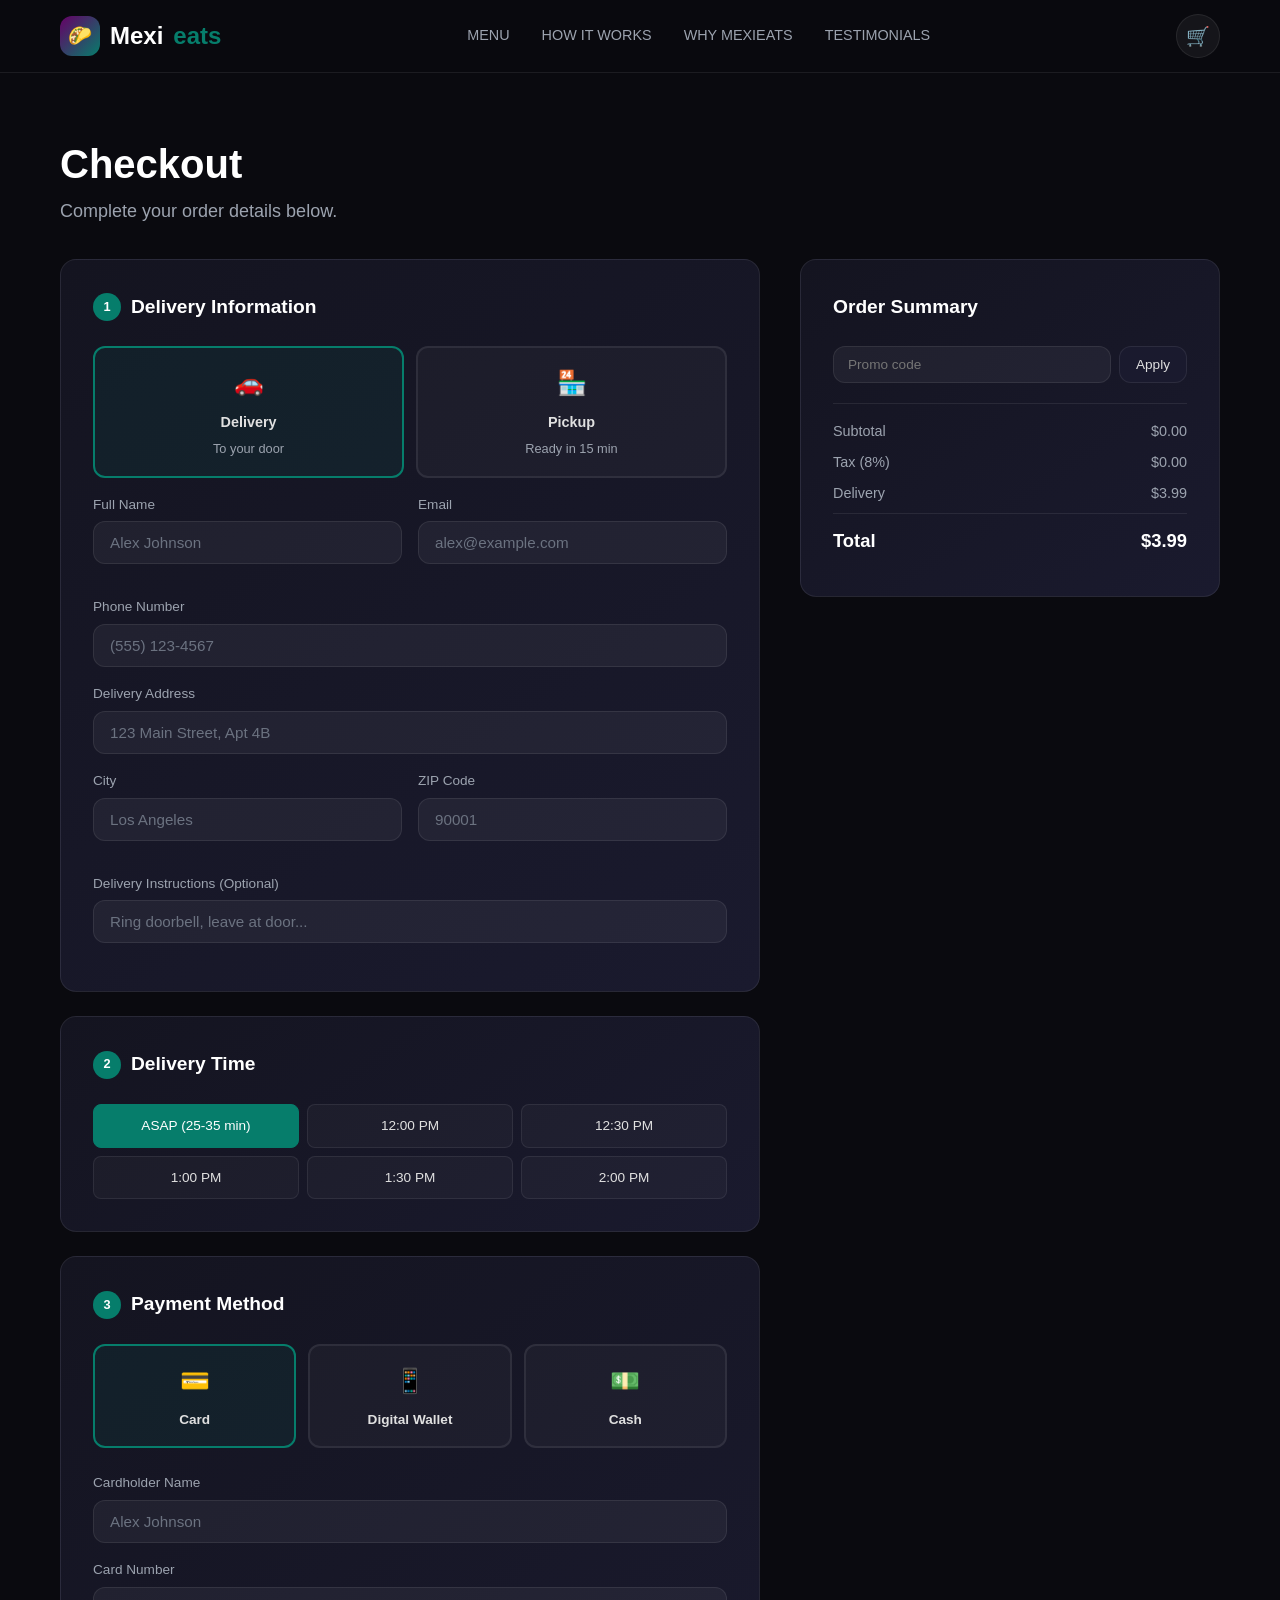
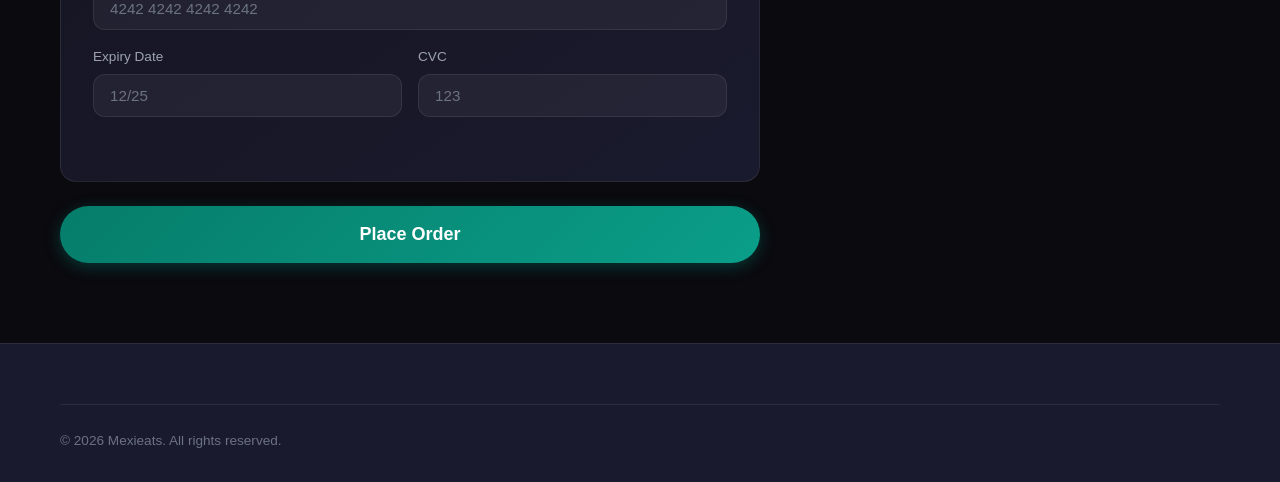
==== checkout.html @ 7af0306f "Mexieats - Premium Mexican food delivery website with dark theme, menu, cart, and checkout flow" ====
<!DOCTYPE html>
<html lang="en">
<head>
  <meta charset="UTF-8">
  <meta name="viewport" content="width=device-width, initial-scale=1.0">
  <title>Checkout - Mexieats</title>
  <link rel="stylesheet" href="css/styles.css">
  <link rel="icon" href="data:image/svg+xml,<svg xmlns='http://www.w3.org/2000/svg' viewBox='0 0 100 100'><text y='.9em' font-size='90'>🌮</text></svg>">
</head>
<body>

  <!-- Navbar -->
  <nav class="navbar">
    <div class="container">
      <a href="index.html" class="nav-logo"><div class="nav-logo-icon">🌮</div> Mexi<span>eats</span></a>
      <div class="nav-links">
        <a href="menu.html" class="nav-link">MENU</a>
        <a href="index.html#how-it-works" class="nav-link">HOW IT WORKS</a>
        <a href="index.html#why-mexieats" class="nav-link">WHY MEXIEATS</a>
        <a href="index.html#testimonials" class="nav-link">TESTIMONIALS</a>
      </div>
      <div class="nav-actions">
        <button class="nav-cart" aria-label="Open cart">🛒 <span class="nav-cart-badge">0</span></button>
        <button class="mobile-menu-btn" aria-label="Toggle menu"><span></span><span></span><span></span></button>
      </div>
    </div>
  </nav>
  <div class="mobile-menu">
    <a href="menu.html" class="nav-link">MENU</a>
    <a href="index.html#how-it-works" class="nav-link">HOW IT WORKS</a>
    <a href="index.html#why-mexieats" class="nav-link">WHY MEXIEATS</a>
    <a href="index.html#testimonials" class="nav-link">TESTIMONIALS</a>
  </div>

  <!-- Checkout -->
  <section class="checkout-page">
    <div class="container">
      <h2 style="margin-bottom:8px">Checkout</h2>
      <p style="color:var(--text-muted);margin-bottom:32px">Complete your order details below.</p>
      <div class="checkout-grid">
        <div class="checkout-form">

          <!-- Delivery Info -->
          <div class="checkout-section">
            <h3><span class="step-num">1</span> Delivery Information</h3>
            <div class="delivery-options">
              <div class="delivery-option selected" data-type="delivery">
                <div class="delivery-option-icon">🚗</div>
                <h4>Delivery</h4>
                <p>To your door</p>
              </div>
              <div class="delivery-option" data-type="pickup">
                <div class="delivery-option-icon">🏪</div>
                <h4>Pickup</h4>
                <p>Ready in 15 min</p>
              </div>
            </div>
            <div class="form-row">
              <div class="form-group">
                <label for="full-name">Full Name</label>
                <input type="text" id="full-name" placeholder="Alex Johnson">
                <span class="form-error">Please enter your full name</span>
              </div>
              <div class="form-group">
                <label for="email">Email</label>
                <input type="email" id="email" placeholder="alex@example.com">
                <span class="form-error">Please enter a valid email</span>
              </div>
            </div>
            <div class="form-group">
              <label for="phone">Phone Number</label>
              <input type="tel" id="phone" placeholder="(555) 123-4567">
              <span class="form-error">Please enter your phone number</span>
            </div>
            <div class="form-group">
              <label for="address">Delivery Address</label>
              <input type="text" id="address" placeholder="123 Main Street, Apt 4B">
              <span class="form-error">Please enter your delivery address</span>
            </div>
            <div class="form-row">
              <div class="form-group">
                <label for="city">City</label>
                <input type="text" id="city" placeholder="Los Angeles">
                <span class="form-error">Please enter your city</span>
              </div>
              <div class="form-group">
                <label for="zip">ZIP Code</label>
                <input type="text" id="zip" placeholder="90001">
                <span class="form-error">Please enter a valid ZIP code</span>
              </div>
            </div>
            <div class="form-group">
              <label for="instructions">Delivery Instructions (Optional)</label>
              <input type="text" id="instructions" placeholder="Ring doorbell, leave at door...">
            </div>
          </div>

          <!-- Delivery Time -->
          <div class="checkout-section" id="delivery-time-section">
            <h3><span class="step-num">2</span> Delivery Time</h3>
            <div class="time-slots">
              <div class="time-slot selected">ASAP (25-35 min)</div>
              <div class="time-slot">12:00 PM</div>
              <div class="time-slot">12:30 PM</div>
              <div class="time-slot">1:00 PM</div>
              <div class="time-slot">1:30 PM</div>
              <div class="time-slot">2:00 PM</div>
            </div>
          </div>

          <!-- Payment -->
          <div class="checkout-section">
            <h3><span class="step-num">3</span> Payment Method</h3>
            <div class="payment-methods">
              <div class="payment-method selected" data-method="card">
                <div class="payment-method-icon">💳</div>
                <h4>Card</h4>
              </div>
              <div class="payment-method" data-method="wallet">
                <div class="payment-method-icon">📱</div>
                <h4>Digital Wallet</h4>
              </div>
              <div class="payment-method" data-method="cash">
                <div class="payment-method-icon">💵</div>
                <h4>Cash</h4>
              </div>
            </div>

            <!-- Card Panel -->
            <div class="payment-panel active" id="panel-card">
              <div class="card-form">
                <div class="form-group">
                  <label for="card-name">Cardholder Name</label>
                  <input type="text" id="card-name" placeholder="Alex Johnson">
                </div>
                <div class="form-group">
                  <label for="card-number">Card Number</label>
                  <input type="text" id="card-number" placeholder="4242 4242 4242 4242" maxlength="19">
                </div>
                <div class="form-row">
                  <div class="form-group">
                    <label for="card-expiry">Expiry Date</label>
                    <input type="text" id="card-expiry" placeholder="12/25" maxlength="5">
                  </div>
                  <div class="form-group">
                    <label for="card-cvc">CVC</label>
                    <input type="text" id="card-cvc" placeholder="123" maxlength="4">
                  </div>
                </div>
              </div>
            </div>

            <!-- Wallet Panel -->
            <div class="payment-panel" id="panel-wallet">
              <div class="wallet-options">
                <button class="wallet-btn wallet-apple"> Apple Pay</button>
                <button class="wallet-btn wallet-google"> Google Pay</button>
              </div>
            </div>

            <!-- Cash Panel -->
            <div class="payment-panel" id="panel-cash">
              <p style="color:var(--text-muted);font-size:0.9rem;margin-bottom:8px">Select amount to tender:</p>
              <div class="cash-amounts">
                <div class="cash-amount" data-amount="37.80">$37.80</div>
                <div class="cash-amount" data-amount="40">$40.00</div>
                <div class="cash-amount" data-amount="50">$50.00</div>
                <div class="cash-amount" data-amount="100">$100.00</div>
              </div>
              <div class="change-display" style="display:none">
                <div>
                  <div class="label">Change Due</div>
                  <div class="amount">$0.00</div>
                </div>
                <div style="text-align:right">
                  <div class="label">Paying with</div>
                  <div class="paying-with" style="font-weight:600;color:var(--text-white)">$0.00 Cash</div>
                </div>
              </div>
            </div>
          </div>

          <button class="btn btn-primary btn-lg btn-checkout" style="width:100%">Place Order</button>
        </div>

        <!-- Order Summary -->
        <div class="checkout-summary">
          <h3>Order Summary</h3>
          <div class="checkout-items-list"></div>
          <div class="promo-input">
            <input type="text" placeholder="Promo code" id="promo-code">
            <button onclick="applyPromoCode()">Apply</button>
          </div>
          <div class="promo-success" id="promo-success">Promo applied!</div>
          <div class="promo-error" id="promo-error">Invalid promo code</div>
          <div class="checkout-totals"></div>
        </div>
      </div>
    </div>
  </section>

  <!-- Footer -->
  <footer class="footer">
    <div class="container">
      <div class="footer-bottom">
        <p>&copy; 2026 Mexieats. All rights reserved.</p>
      </div>
    </div>
  </footer>

  <!-- Cart Overlay & Sidebar -->
  <div class="cart-overlay"></div>
  <div class="cart-sidebar">
    <div class="cart-header">
      <h3>Your Order</h3>
      <button class="cart-close" aria-label="Close cart">✕</button>
    </div>
    <div class="cart-items"></div>
    <div class="cart-footer" style="display:none">
      <div class="cart-summary-row"><span>Subtotal</span><span class="cart-subtotal">$0.00</span></div>
      <div class="cart-summary-row"><span>Tax (8%)</span><span class="cart-tax">$0.00</span></div>
      <div class="cart-summary-row"><span>Delivery</span><span class="cart-delivery">FREE</span></div>
      <div class="cart-summary-row total"><span>Total</span><span class="cart-grand-total">$0.00</span></div>
    </div>
  </div>

  <script src="js/menu-data.js"></script>
  <script src="js/app.js"></script>
  <script>
    function applyPromoCode() {
      const code = document.getElementById('promo-code').value;
      const success = document.getElementById('promo-success');
      const error = document.getElementById('promo-error');
      success.style.display = 'none';
      error.style.display = 'none';
      if (MexiEats.applyPromo(code)) {
        success.style.display = 'block';
        MexiEats.updateCartUI();
        MexiEats.renderCheckoutSummary();
      } else {
        error.style.display = 'block';
      }
    }
    document.addEventListener('DOMContentLoaded', () => MexiEats.initCheckout());
  </script>
</body>
</html>
---- css/styles.css ----
/* ================================================
   MEXIEATS - Premium Mexican Food Delivery
   Brand Colors: #660066 (Deep Purple), #067D6B (Teal)
   Theme: Dark, Modern, Conversion-Focused
   ================================================ */
:root {
  --primary: #660066;
  --primary-light: #8B008B;
  --primary-dark: #4A004A;
  --secondary: #067D6B;
  --secondary-light: #0A9E88;
  --secondary-dark: #045C4E;
  --bg-dark: #0A0A0F;
  --bg-card: #141420;
  --bg-card-hover: #1C1C2E;
  --bg-surface: #1A1A2E;
  --bg-nav: rgba(10, 10, 15, 0.95);
  --text-white: #FFFFFF;
  --text-light: #E0E0E0;
  --text-muted: #9CA3AF;
  --text-dim: #6B7280;
  --border-subtle: rgba(255, 255, 255, 0.08);
  --border-teal: rgba(6, 125, 107, 0.4);
  --glow-teal: 0 0 20px rgba(6, 125, 107, 0.3);
  --glow-purple: 0 0 20px rgba(102, 0, 102, 0.3);
  --gradient-hero: linear-gradient(135deg, #660066 0%, #067D6B 100%);
  --gradient-cta: linear-gradient(135deg, #067D6B 0%, #0A9E88 100%);
  --gradient-card: linear-gradient(145deg, #141420 0%, #1A1A2E 100%);
  --radius-sm: 8px;
  --radius-md: 12px;
  --radius-lg: 16px;
  --radius-xl: 24px;
  --radius-full: 9999px;
  --shadow-card: 0 4px 24px rgba(0, 0, 0, 0.4);
  --shadow-card-hover: 0 8px 40px rgba(0, 0, 0, 0.6);
  --transition-fast: 0.2s ease;
  --transition-normal: 0.3s ease;
  --font: 'SF Pro Rounded', -apple-system, BlinkMacSystemFont, 'Segoe UI', Roboto, sans-serif;
}
*, *::before, *::after { margin: 0; padding: 0; box-sizing: border-box; }
html { scroll-behavior: smooth; font-size: 16px; }
body { font-family: var(--font); background: var(--bg-dark); color: var(--text-light); line-height: 1.6; overflow-x: hidden; -webkit-font-smoothing: antialiased; }
a { text-decoration: none; color: inherit; transition: color var(--transition-fast); }
ul { list-style: none; }
img { max-width: 100%; height: auto; display: block; }
button { font-family: var(--font); cursor: pointer; border: none; outline: none; background: none; font-size: 1rem; }
input, select, textarea { font-family: var(--font); font-size: 1rem; }
.container { width: 100%; max-width: 1200px; margin: 0 auto; padding: 0 20px; }
.section-padding { padding: 80px 0; }
.text-center { text-align: center; }

/* Typography */
h1 { font-size: clamp(2.5rem, 6vw, 4rem); font-weight: 700; color: var(--text-white); line-height: 1.1; letter-spacing: -0.02em; }
h2 { font-size: clamp(1.8rem, 4vw, 2.5rem); font-weight: 600; color: var(--text-white); line-height: 1.2; }
h3 { font-size: clamp(1.2rem, 2.5vw, 1.5rem); font-weight: 600; color: var(--text-white); }
p { font-size: clamp(1rem, 1.5vw, 1.125rem); color: var(--text-light); line-height: 1.7; }
.section-label { display: inline-block; font-size: 0.8rem; font-weight: 600; text-transform: uppercase; letter-spacing: 0.15em; color: var(--secondary); margin-bottom: 12px; padding: 6px 16px; background: rgba(6, 125, 107, 0.1); border: 1px solid var(--border-teal); border-radius: var(--radius-full); }
.section-title { margin-bottom: 16px; }
.section-desc { max-width: 600px; margin: 0 auto 48px; color: var(--text-muted); }

/* Buttons */
.btn { display: inline-flex; align-items: center; justify-content: center; gap: 8px; padding: 14px 32px; font-size: 1rem; font-weight: 600; border-radius: var(--radius-full); transition: all var(--transition-normal); white-space: nowrap; position: relative; overflow: hidden; }
.btn::before { content: ''; position: absolute; top: 0; left: -100%; width: 100%; height: 100%; background: linear-gradient(90deg, transparent, rgba(255,255,255,0.15), transparent); transition: left 0.5s ease; }
.btn:hover::before { left: 100%; }
.btn-primary { background: var(--gradient-cta); color: var(--text-white); box-shadow: 0 4px 15px rgba(6, 125, 107, 0.4); }
.btn-primary:hover { transform: translateY(-2px); box-shadow: 0 6px 25px rgba(6, 125, 107, 0.5); }
.btn-primary:active { transform: translateY(0); }
.btn-primary:disabled { opacity: 0.5; cursor: not-allowed; transform: none; box-shadow: none; }
.btn-secondary { background: transparent; color: var(--text-white); border: 2px solid var(--border-subtle); }
.btn-secondary:hover { border-color: var(--secondary); color: var(--secondary); transform: translateY(-2px); }
.btn-outline { background: transparent; color: var(--secondary); border: 2px solid var(--secondary); }
.btn-outline:hover { background: var(--secondary); color: var(--text-white); transform: translateY(-2px); }
.btn-ghost { background: rgba(255, 255, 255, 0.05); color: var(--text-light); border: 1px solid var(--border-subtle); }
.btn-ghost:hover { background: rgba(255, 255, 255, 0.1); border-color: var(--secondary); }
.btn-sm { padding: 10px 20px; font-size: 0.875rem; }
.btn-lg { padding: 18px 40px; font-size: 1.125rem; }
.btn-icon { width: 48px; height: 48px; padding: 0; border-radius: 50%; }

/* Navbar */
.navbar { position: fixed; top: 0; left: 0; right: 0; z-index: 1000; background: var(--bg-nav); backdrop-filter: blur(20px); border-bottom: 1px solid var(--border-subtle); transition: all var(--transition-normal); }
.navbar.scrolled { background: rgba(10, 10, 15, 0.98); box-shadow: 0 4px 30px rgba(0, 0, 0, 0.3); }
.navbar .container { display: flex; align-items: center; justify-content: space-between; height: 72px; }
.nav-logo { display: flex; align-items: center; gap: 10px; font-size: 1.5rem; font-weight: 700; color: var(--text-white); }
.nav-logo-icon { width: 40px; height: 40px; background: var(--gradient-hero); border-radius: var(--radius-md); display: flex; align-items: center; justify-content: center; font-size: 1.2rem; }
.nav-logo span { color: var(--secondary); }
.nav-links { display: flex; align-items: center; gap: 32px; }
.nav-link { font-size: 0.9rem; font-weight: 500; color: var(--text-muted); transition: color var(--transition-fast); position: relative; padding: 4px 0; }
.nav-link::after { content: ''; position: absolute; bottom: -2px; left: 0; width: 0; height: 2px; background: var(--secondary); transition: width var(--transition-normal); }
.nav-link:hover, .nav-link.active { color: var(--text-white); }
.nav-link:hover::after, .nav-link.active::after { width: 100%; }
.nav-actions { display: flex; align-items: center; gap: 16px; }
.nav-cart { position: relative; display: flex; align-items: center; justify-content: center; width: 44px; height: 44px; border-radius: 50%; background: rgba(255, 255, 255, 0.05); border: 1px solid var(--border-subtle); color: var(--text-light); transition: all var(--transition-fast); font-size: 1.2rem; }
.nav-cart:hover { background: rgba(255, 255, 255, 0.1); border-color: var(--secondary); color: var(--secondary); }
.nav-cart-badge { position: absolute; top: -4px; right: -4px; width: 20px; height: 20px; background: var(--secondary); color: white; border-radius: 50%; font-size: 0.7rem; font-weight: 700; display: flex; align-items: center; justify-content: center; border: 2px solid var(--bg-dark); opacity: 0; transform: scale(0); transition: all var(--transition-fast); }
.nav-cart-badge.visible { opacity: 1; transform: scale(1); }
.mobile-menu-btn { display: none; flex-direction: column; gap: 5px; padding: 8px; cursor: pointer; }
.mobile-menu-btn span { display: block; width: 24px; height: 2px; background: var(--text-white); transition: all var(--transition-normal); border-radius: 2px; }
.mobile-menu-btn.active span:nth-child(1) { transform: rotate(45deg) translate(5px, 5px); }
.mobile-menu-btn.active span:nth-child(2) { opacity: 0; }
.mobile-menu-btn.active span:nth-child(3) { transform: rotate(-45deg) translate(5px, -5px); }
.mobile-menu { display: none; position: fixed; top: 72px; left: 0; right: 0; bottom: 0; background: var(--bg-dark); padding: 32px 20px; z-index: 999; overflow-y: auto; }
.mobile-menu.active { display: block; animation: slideDown 0.3s ease; }
.mobile-menu .nav-link { display: block; padding: 16px 0; font-size: 1.1rem; border-bottom: 1px solid var(--border-subtle); }
.mobile-menu .btn { width: 100%; margin-top: 24px; }
@keyframes slideDown { from { opacity: 0; transform: translateY(-10px); } to { opacity: 1; transform: translateY(0); } }

/* Hero */
.hero { min-height: 100vh; display: flex; align-items: center; position: relative; overflow: hidden; padding-top: 72px; }
.hero-bg { position: absolute; inset: 0; z-index: 0; }
.hero-bg-gradient { position: absolute; top: -50%; right: -20%; width: 800px; height: 800px; background: radial-gradient(circle, rgba(102, 0, 102, 0.3) 0%, transparent 70%); border-radius: 50%; animation: float 8s ease-in-out infinite; }
.hero-bg-gradient-2 { position: absolute; bottom: -30%; left: -10%; width: 600px; height: 600px; background: radial-gradient(circle, rgba(6, 125, 107, 0.2) 0%, transparent 70%); border-radius: 50%; animation: float 10s ease-in-out infinite reverse; }
.hero-grid { position: absolute; inset: 0; background-image: linear-gradient(rgba(255,255,255,0.03) 1px, transparent 1px), linear-gradient(90deg, rgba(255,255,255,0.03) 1px, transparent 1px); background-size: 60px 60px; mask-image: radial-gradient(ellipse at center, black 30%, transparent 80%); }
.hero .container { display: grid; grid-template-columns: 1fr 1fr; gap: 60px; align-items: center; position: relative; z-index: 1; }
.hero-content { max-width: 600px; }
.hero-badge { display: inline-flex; align-items: center; gap: 8px; padding: 8px 16px; background: rgba(6, 125, 107, 0.1); border: 1px solid var(--border-teal); border-radius: var(--radius-full); font-size: 0.85rem; color: var(--secondary); margin-bottom: 24px; animation: fadeInUp 0.6s ease; }
.hero-badge-dot { width: 8px; height: 8px; background: var(--secondary); border-radius: 50%; animation: pulse 2s ease-in-out infinite; }
.hero h1 { margin-bottom: 20px; animation: fadeInUp 0.6s ease 0.1s both; }
.hero h1 .glow { color: var(--secondary); text-shadow: 0 0 30px rgba(6, 125, 107, 0.5); }
.hero-desc { font-size: 1.15rem; color: var(--text-muted); margin-bottom: 32px; max-width: 480px; animation: fadeInUp 0.6s ease 0.2s both; }
.hero-cta { display: flex; gap: 16px; flex-wrap: wrap; margin-bottom: 48px; animation: fadeInUp 0.6s ease 0.3s both; }
.hero-stats { display: flex; gap: 40px; animation: fadeInUp 0.6s ease 0.4s both; }
.hero-stat-number { font-size: 1.8rem; font-weight: 700; color: var(--text-white); }
.hero-stat-label { font-size: 0.85rem; color: var(--text-muted); }
.hero-visual { position: relative; display: flex; align-items: center; justify-content: center; animation: fadeInRight 0.8s ease 0.3s both; }
.hero-image-wrapper { position: relative; width: 100%; max-width: 500px; }
.hero-image { width: 100%; aspect-ratio: 1; background: var(--gradient-hero); border-radius: var(--radius-xl); display: flex; align-items: center; justify-content: center; font-size: 8rem; box-shadow: 0 20px 60px rgba(102, 0, 102, 0.3), 0 0 100px rgba(6, 125, 107, 0.1); position: relative; overflow: hidden; }
.hero-image::before { content: ''; position: absolute; inset: -2px; background: var(--gradient-hero); border-radius: inherit; z-index: -1; opacity: 0.5; filter: blur(20px); }
.hero-float-card { position: absolute; background: var(--bg-card); border: 1px solid var(--border-subtle); border-radius: var(--radius-lg); padding: 16px 20px; display: flex; align-items: center; gap: 12px; box-shadow: var(--shadow-card); animation: floatCard 4s ease-in-out infinite; }
.hero-float-card.card-1 { top: 10%; right: -20px; }
.hero-float-card.card-2 { bottom: 15%; left: -30px; animation-delay: 1s; }
.hero-float-card .icon { width: 44px; height: 44px; background: rgba(6, 125, 107, 0.15); border-radius: var(--radius-md); display: flex; align-items: center; justify-content: center; font-size: 1.2rem; }
.hero-float-card .info h4 { font-size: 0.85rem; margin-bottom: 2px; }
.hero-float-card .info p { font-size: 0.75rem; color: var(--text-muted); }
@keyframes float { 0%, 100% { transform: translateY(0) rotate(0deg); } 50% { transform: translateY(-30px) rotate(5deg); } }
@keyframes floatCard { 0%, 100% { transform: translateY(0); } 50% { transform: translateY(-10px); } }
@keyframes pulse { 0%, 100% { opacity: 1; } 50% { opacity: 0.5; } }
@keyframes fadeInUp { from { opacity: 0; transform: translateY(30px); } to { opacity: 1; transform: translateY(0); } }
@keyframes fadeInRight { from { opacity: 0; transform: translateX(30px); } to { opacity: 1; transform: translateX(0); } }

/* Steps */
.how-it-works { background: var(--bg-surface); position: relative; }
.steps-grid { display: grid; grid-template-columns: repeat(4, 1fr); gap: 24px; position: relative; }
.steps-grid::before { content: ''; position: absolute; top: 48px; left: 15%; right: 15%; height: 2px; background: linear-gradient(90deg, var(--primary), var(--secondary)); z-index: 0; }
.step-card { text-align: center; position: relative; z-index: 1; padding: 32px 20px; }
.step-number { width: 64px; height: 64px; background: var(--bg-card); border: 2px solid var(--secondary); border-radius: 50%; display: flex; align-items: center; justify-content: center; font-size: 1.5rem; font-weight: 700; color: var(--secondary); margin: 0 auto 20px; transition: all var(--transition-normal); }
.step-card:hover .step-number { background: var(--secondary); color: white; transform: scale(1.1); box-shadow: var(--glow-teal); }
.step-card h3 { margin-bottom: 8px; font-size: 1.1rem; }
.step-card p { font-size: 0.9rem; color: var(--text-muted); }

/* Why Cards */
.why-grid { display: grid; grid-template-columns: repeat(3, 1fr); gap: 24px; }
.why-card { background: var(--gradient-card); border: 1px solid var(--border-subtle); border-radius: var(--radius-lg); padding: 36px 28px; transition: all var(--transition-normal); position: relative; overflow: hidden; }
.why-card::before { content: ''; position: absolute; top: 0; left: 0; right: 0; height: 3px; background: var(--gradient-hero); transform: scaleX(0); transition: transform var(--transition-normal); }
.why-card:hover { transform: translateY(-4px); border-color: var(--border-teal); box-shadow: var(--shadow-card-hover); }
.why-card:hover::before { transform: scaleX(1); }
.why-card-icon { width: 56px; height: 56px; background: rgba(6, 125, 107, 0.1); border-radius: var(--radius-md); display: flex; align-items: center; justify-content: center; font-size: 1.5rem; margin-bottom: 20px; transition: all var(--transition-normal); }
.why-card:hover .why-card-icon { background: var(--secondary); transform: scale(1.1); }
.why-card h3 { margin-bottom: 10px; font-size: 1.15rem; }
.why-card p { font-size: 0.95rem; color: var(--text-muted); line-height: 1.6; }

/* Testimonials */
.testimonials { background: var(--bg-surface); }
.testimonials-grid { display: grid; grid-template-columns: repeat(3, 1fr); gap: 24px; }
.testimonial-card { background: var(--bg-card); border: 1px solid var(--border-subtle); border-radius: var(--radius-lg); padding: 32px; transition: all var(--transition-normal); }
.testimonial-card:hover { transform: translateY(-4px); border-color: var(--border-teal); box-shadow: var(--shadow-card-hover); }
.testimonial-stars { color: #FBBF24; font-size: 1rem; margin-bottom: 16px; letter-spacing: 2px; }
.testimonial-text { font-size: 1rem; color: var(--text-light); line-height: 1.7; margin-bottom: 24px; font-style: italic; }
.testimonial-author { display: flex; align-items: center; gap: 12px; }
.testimonial-avatar { width: 48px; height: 48px; background: var(--gradient-hero); border-radius: 50%; display: flex; align-items: center; justify-content: center; font-size: 1.2rem; font-weight: 600; color: white; }
.testimonial-author-info h4 { font-size: 0.95rem; margin-bottom: 2px; }
.testimonial-author-info p { font-size: 0.8rem; color: var(--text-muted); }

/* CTA */
.cta-section { position: relative; overflow: hidden; }
.cta-card { background: var(--gradient-hero); border-radius: var(--radius-xl); padding: 64px 48px; text-align: center; position: relative; overflow: hidden; }
.cta-card::before { content: ''; position: absolute; top: -50%; left: -50%; width: 200%; height: 200%; background: radial-gradient(circle at 30% 50%, rgba(6, 125, 107, 0.3) 0%, transparent 50%); animation: float 6s ease-in-out infinite; }
.cta-card h2 { margin-bottom: 16px; position: relative; }
.cta-card p { max-width: 500px; margin: 0 auto 32px; color: rgba(255, 255, 255, 0.85); position: relative; }
.cta-buttons { display: flex; gap: 16px; justify-content: center; flex-wrap: wrap; position: relative; }

/* Footer */
.footer { background: var(--bg-surface); border-top: 1px solid var(--border-subtle); padding: 60px 0 30px; }
.footer-grid { display: grid; grid-template-columns: 2fr 1fr 1fr 1fr; gap: 40px; margin-bottom: 40px; }
.footer-brand p { color: var(--text-muted); font-size: 0.9rem; margin-top: 12px; max-width: 300px; }
.footer h4 { font-size: 0.9rem; font-weight: 600; color: var(--text-white); margin-bottom: 16px; text-transform: uppercase; letter-spacing: 0.05em; }
.footer-links li { margin-bottom: 10px; }
.footer-links a { font-size: 0.9rem; color: var(--text-muted); transition: color var(--transition-fast); }
.footer-links a:hover { color: var(--secondary); }
.footer-bottom { border-top: 1px solid var(--border-subtle); padding-top: 24px; display: flex; align-items: center; justify-content: space-between; }
.footer-bottom p { font-size: 0.85rem; color: var(--text-dim); }
.footer-socials { display: flex; gap: 12px; }
.footer-social { width: 36px; height: 36px; border-radius: 50%; background: rgba(255, 255, 255, 0.05); border: 1px solid var(--border-subtle); display: flex; align-items: center; justify-content: center; color: var(--text-muted); font-size: 0.9rem; transition: all var(--transition-fast); }
.footer-social:hover { background: var(--secondary); border-color: var(--secondary); color: white; }

/* Menu Page */
.menu-hero { padding: 140px 0 60px; text-align: center; background: var(--bg-surface); position: relative; overflow: hidden; }
.menu-hero::before { content: ''; position: absolute; top: 0; left: 50%; transform: translateX(-50%); width: 600px; height: 600px; background: radial-gradient(circle, rgba(102, 0, 102, 0.2) 0%, transparent 70%); border-radius: 50%; }
.menu-tabs { display: flex; gap: 8px; justify-content: center; flex-wrap: wrap; margin-top: 32px; position: relative; }
.menu-tab { padding: 10px 24px; border-radius: var(--radius-full); font-size: 0.9rem; font-weight: 500; color: var(--text-muted); background: rgba(255, 255, 255, 0.05); border: 1px solid var(--border-subtle); transition: all var(--transition-fast); cursor: pointer; }
.menu-tab:hover { color: var(--text-white); border-color: var(--secondary); }
.menu-tab.active { background: var(--secondary); color: white; border-color: var(--secondary); }
.menu-content { padding: 48px 0 80px; }
.menu-category { display: none; }
.menu-category.active { display: block; animation: fadeInUp 0.4s ease; }
.menu-grid { display: grid; grid-template-columns: repeat(auto-fill, minmax(280px, 1fr)); gap: 24px; }
.category-heading { font-size: 1.4rem; font-weight: 600; color: var(--text-white); margin-bottom: 24px; padding-bottom: 12px; border-bottom: 2px solid var(--border-subtle); }

/* Menu Card */
.menu-card { background: var(--gradient-card); border: 1px solid var(--border-subtle); border-radius: var(--radius-lg); overflow: hidden; transition: all var(--transition-normal); display: flex; flex-direction: column; }
.menu-card:hover { transform: translateY(-4px); border-color: var(--border-teal); box-shadow: var(--shadow-card-hover); }
.menu-card-image { width: 100%; aspect-ratio: 16/10; background: var(--bg-surface); display: flex; align-items: center; justify-content: center; font-size: 4rem; position: relative; overflow: hidden; }
.menu-card-image::after { content: ''; position: absolute; bottom: 0; left: 0; right: 0; height: 40%; background: linear-gradient(to top, var(--bg-card), transparent); }
.menu-card-badge { position: absolute; top: 12px; left: 12px; padding: 4px 10px; background: var(--primary); color: white; font-size: 0.7rem; font-weight: 600; border-radius: var(--radius-full); text-transform: uppercase; letter-spacing: 0.05em; z-index: 1; }
.menu-card-badge.popular { background: var(--secondary); }
.menu-card-badge.new { background: #EF4444; }
.menu-card-body { padding: 20px; flex: 1; display: flex; flex-direction: column; }
.menu-card-header { display: flex; justify-content: space-between; align-items: flex-start; margin-bottom: 8px; }
.menu-card-title { font-size: 1.05rem; font-weight: 600; color: var(--text-white); flex: 1; margin-right: 8px; }
.menu-card-price { font-size: 1.1rem; font-weight: 700; color: var(--secondary); white-space: nowrap; }
.menu-card-desc { font-size: 0.85rem; color: var(--text-muted); line-height: 1.5; margin-bottom: 16px; flex: 1; }
.menu-card-meta { display: flex; gap: 12px; margin-bottom: 16px; }
.menu-card-meta-item { display: flex; align-items: center; gap: 4px; font-size: 0.75rem; color: var(--text-dim); }
.menu-card-footer { display: flex; gap: 8px; align-items: center; }
.btn-add { background: var(--secondary); color: white; width: 100%; padding: 10px; border-radius: var(--radius-md); font-size: 0.875rem; font-weight: 600; transition: all var(--transition-fast); }
.btn-add:hover { background: var(--secondary-light); transform: scale(1.02); }
.btn-add.added { background: var(--primary); }
.qty-control { display: flex; align-items: center; gap: 0; background: rgba(255, 255, 255, 0.05); border: 1px solid var(--border-subtle); border-radius: var(--radius-md); overflow: hidden; }
.qty-btn { width: 36px; height: 36px; background: rgba(255, 255, 255, 0.05); color: var(--text-white); display: flex; align-items: center; justify-content: center; font-size: 1rem; transition: all var(--transition-fast); }
.qty-btn:hover { background: var(--secondary); }
.qty-btn:disabled { opacity: 0.3; cursor: not-allowed; }
.qty-btn:disabled:hover { background: rgba(255, 255, 255, 0.05); }
.qty-value { min-width: 32px; text-align: center; font-weight: 600; color: var(--text-white); font-size: 0.9rem; }

/* Cart Float */
.cart-float { position: fixed; bottom: 24px; right: 24px; z-index: 900; display: none; }
.cart-float.visible { display: block; animation: fadeInUp 0.3s ease; }
.cart-float-btn { display: flex; align-items: center; gap: 12px; padding: 16px 24px; background: var(--secondary); color: white; border-radius: var(--radius-full); box-shadow: 0 8px 30px rgba(6, 125, 107, 0.4); font-weight: 600; transition: all var(--transition-normal); }
.cart-float-btn:hover { transform: translateY(-2px); box-shadow: 0 12px 40px rgba(6, 125, 107, 0.5); }
.cart-float-count { background: white; color: var(--secondary); width: 24px; height: 24px; border-radius: 50%; display: flex; align-items: center; justify-content: center; font-size: 0.8rem; font-weight: 700; }

/* Cart Overlay & Sidebar */
.cart-overlay { position: fixed; inset: 0; background: rgba(0, 0, 0, 0.6); z-index: 1100; opacity: 0; visibility: hidden; transition: all var(--transition-normal); }
.cart-overlay.open { opacity: 1; visibility: visible; }
.cart-sidebar { position: fixed; top: 0; right: 0; width: 100%; max-width: 420px; height: 100vh; background: var(--bg-dark); border-left: 1px solid var(--border-subtle); z-index: 1101; transform: translateX(100%); transition: transform var(--transition-normal); display: flex; flex-direction: column; }
.cart-sidebar.open { transform: translateX(0); }
.cart-header { display: flex; align-items: center; justify-content: space-between; padding: 20px 24px; border-bottom: 1px solid var(--border-subtle); }
.cart-header h3 { font-size: 1.2rem; }
.cart-close { width: 36px; height: 36px; border-radius: 50%; background: rgba(255, 255, 255, 0.05); color: var(--text-muted); display: flex; align-items: center; justify-content: center; font-size: 1.2rem; transition: all var(--transition-fast); }
.cart-close:hover { background: rgba(255, 255, 255, 0.1); color: var(--text-white); }
.cart-items { flex: 1; overflow-y: auto; padding: 16px 24px; }
.cart-empty { text-align: center; padding: 60px 20px; }
.cart-empty-icon { font-size: 3rem; margin-bottom: 16px; }
.cart-empty h3 { margin-bottom: 8px; }
.cart-empty p { color: var(--text-muted); font-size: 0.9rem; }
.cart-item { display: flex; gap: 12px; padding: 16px 0; border-bottom: 1px solid var(--border-subtle); }
.cart-item:last-child { border-bottom: none; }
.cart-item-image { width: 60px; height: 60px; background: var(--bg-surface); border-radius: var(--radius-md); display: flex; align-items: center; justify-content: center; font-size: 1.5rem; flex-shrink: 0; }
.cart-item-details { flex: 1; }
.cart-item-title { font-size: 0.9rem; font-weight: 600; color: var(--text-white); margin-bottom: 4px; }
.cart-item-price { font-size: 0.85rem; color: var(--secondary); font-weight: 600; }
.cart-item-qty { display: flex; align-items: center; gap: 8px; margin-top: 8px; }
.cart-item-remove { color: var(--text-dim); font-size: 0.8rem; transition: color var(--transition-fast); background: none; border: none; cursor: pointer; }
.cart-item-remove:hover { color: #EF4444; }
.cart-footer { padding: 20px 24px; border-top: 1px solid var(--border-subtle); background: var(--bg-surface); }
.cart-summary-row { display: flex; justify-content: space-between; margin-bottom: 8px; font-size: 0.9rem; }
.cart-summary-row.total { font-size: 1.1rem; font-weight: 700; color: var(--text-white); padding-top: 12px; border-top: 1px solid var(--border-subtle); margin-top: 8px; }
.cart-footer .btn { width: 100%; margin-top: 16px; }

/* Checkout Page */
.checkout-page { padding: 140px 0 80px; min-height: 100vh; }
.checkout-grid { display: grid; grid-template-columns: 1fr 420px; gap: 40px; align-items: start; }
.checkout-section { background: var(--gradient-card); border: 1px solid var(--border-subtle); border-radius: var(--radius-lg); padding: 32px; margin-bottom: 24px; }
.checkout-section h3 { margin-bottom: 24px; font-size: 1.2rem; display: flex; align-items: center; gap: 10px; }
.checkout-section h3 .step-num { width: 28px; height: 28px; background: var(--secondary); border-radius: 50%; display: flex; align-items: center; justify-content: center; font-size: 0.8rem; font-weight: 700; }
.form-row { display: grid; grid-template-columns: 1fr 1fr; gap: 16px; margin-bottom: 16px; }
.form-group { margin-bottom: 16px; }
.form-group label { display: block; font-size: 0.85rem; font-weight: 500; color: var(--text-muted); margin-bottom: 6px; }
.form-group input, .form-group select, .form-group textarea { width: 100%; padding: 12px 16px; background: rgba(255, 255, 255, 0.05); border: 1px solid var(--border-subtle); border-radius: var(--radius-md); color: var(--text-white); transition: all var(--transition-fast); font-size: 0.95rem; }
.form-group input:focus, .form-group select:focus { outline: none; border-color: var(--secondary); box-shadow: 0 0 0 3px rgba(6, 125, 107, 0.15); }
.form-group input::placeholder { color: var(--text-dim); }
.form-group.error input, .form-group.error select { border-color: #EF4444; }
.form-error { font-size: 0.8rem; color: #EF4444; margin-top: 4px; display: none; }
.form-group.error .form-error { display: block; }
.delivery-options { display: grid; grid-template-columns: 1fr 1fr; gap: 12px; margin-bottom: 16px; }
.delivery-option { padding: 16px; background: rgba(255, 255, 255, 0.03); border: 2px solid var(--border-subtle); border-radius: var(--radius-md); cursor: pointer; transition: all var(--transition-fast); text-align: center; }
.delivery-option:hover { border-color: var(--secondary); }
.delivery-option.selected { border-color: var(--secondary); background: rgba(6, 125, 107, 0.1); }
.delivery-option-icon { font-size: 1.5rem; margin-bottom: 8px; }
.delivery-option h4 { font-size: 0.9rem; margin-bottom: 4px; }
.delivery-option p { font-size: 0.8rem; color: var(--text-muted); }
.time-slots { display: grid; grid-template-columns: repeat(3, 1fr); gap: 8px; margin-top: 12px; }
.time-slot { padding: 10px; background: rgba(255, 255, 255, 0.03); border: 1px solid var(--border-subtle); border-radius: var(--radius-sm); text-align: center; font-size: 0.85rem; cursor: pointer; transition: all var(--transition-fast); }
.time-slot:hover { border-color: var(--secondary); }
.time-slot.selected { background: var(--secondary); color: white; border-color: var(--secondary); }
.time-slot.unavailable { opacity: 0.4; cursor: not-allowed; text-decoration: line-through; pointer-events: none; }

/* Payment Methods */
.payment-methods { display: grid; grid-template-columns: repeat(3, 1fr); gap: 12px; margin-bottom: 24px; }
.payment-method { padding: 16px; background: rgba(255, 255, 255, 0.03); border: 2px solid var(--border-subtle); border-radius: var(--radius-md); cursor: pointer; transition: all var(--transition-fast); text-align: center; }
.payment-method:hover { border-color: var(--secondary); }
.payment-method.selected { border-color: var(--secondary); background: rgba(6, 125, 107, 0.1); }
.payment-method-icon { font-size: 1.5rem; margin-bottom: 8px; }
.payment-method h4 { font-size: 0.85rem; }
.payment-panel { display: none; }
.payment-panel.active { display: block; animation: fadeInUp 0.3s ease; }
.card-form .form-group { margin-bottom: 16px; }
.wallet-options { display: flex; flex-direction: column; gap: 12px; }
.wallet-btn { display: flex; align-items: center; justify-content: center; gap: 10px; padding: 16px; border-radius: var(--radius-md); font-size: 1rem; font-weight: 600; cursor: pointer; transition: all var(--transition-fast); border: 2px solid transparent; }
.wallet-btn:hover { transform: translateY(-2px); }
.wallet-apple { background: #000; color: white; border-color: #333; }
.wallet-apple:hover { border-color: #555; }
.wallet-google { background: white; color: #333; border-color: #ddd; }
.wallet-google:hover { border-color: #999; }
.cash-amounts { display: grid; grid-template-columns: repeat(4, 1fr); gap: 8px; margin-top: 16px; }
.cash-amount { padding: 12px; background: rgba(255, 255, 255, 0.03); border: 2px solid var(--border-subtle); border-radius: var(--radius-md); text-align: center; font-weight: 600; cursor: pointer; transition: all var(--transition-fast); }
.cash-amount:hover { border-color: var(--secondary); }
.cash-amount.selected { background: var(--secondary); color: white; border-color: var(--secondary); }
.change-display { margin-top: 16px; padding: 12px 16px; background: rgba(6, 125, 107, 0.1); border: 1px solid var(--border-teal); border-radius: var(--radius-md); display: flex; justify-content: space-between; align-items: center; }
.change-display .label { font-size: 0.8rem; color: var(--secondary); text-transform: uppercase; letter-spacing: 0.05em; }
.change-display .amount { font-size: 1.3rem; font-weight: 700; color: var(--secondary); }

/* Checkout Summary */
.checkout-summary { background: var(--gradient-card); border: 1px solid var(--border-subtle); border-radius: var(--radius-lg); padding: 32px; position: sticky; top: 100px; }
.checkout-summary h3 { margin-bottom: 24px; font-size: 1.2rem; }
.checkout-item { display: flex; gap: 12px; padding: 12px 0; border-bottom: 1px solid var(--border-subtle); }
.checkout-item:last-child { border-bottom: none; }
.checkout-item-img { width: 48px; height: 48px; background: var(--bg-surface); border-radius: var(--radius-sm); display: flex; align-items: center; justify-content: center; font-size: 1.2rem; flex-shrink: 0; }
.checkout-item-info { flex: 1; }
.checkout-item-title { font-size: 0.9rem; font-weight: 500; }
.checkout-item-qty { font-size: 0.8rem; color: var(--text-muted); }
.checkout-item-price { font-weight: 600; color: var(--secondary); font-size: 0.9rem; }
.checkout-totals { margin-top: 20px; padding-top: 16px; border-top: 1px solid var(--border-subtle); }
.checkout-total-row { display: flex; justify-content: space-between; margin-bottom: 8px; font-size: 0.9rem; color: var(--text-muted); }
.checkout-total-row.final { font-size: 1.15rem; font-weight: 700; color: var(--text-white); padding-top: 12px; border-top: 1px solid var(--border-subtle); margin-top: 8px; }
.promo-input { display: flex; gap: 8px; margin: 16px 0; }
.promo-input input { flex: 1; padding: 10px 14px; background: rgba(255, 255, 255, 0.05); border: 1px solid var(--border-subtle); border-radius: var(--radius-md); color: var(--text-white); font-size: 0.85rem; }
.promo-input input:focus { outline: none; border-color: var(--secondary); }
.promo-input button { padding: 10px 16px; background: var(--bg-surface); border: 1px solid var(--border-subtle); border-radius: var(--radius-md); color: var(--text-light); font-size: 0.85rem; font-weight: 500; transition: all var(--transition-fast); }
.promo-input button:hover { background: var(--secondary); border-color: var(--secondary); color: white; }
.promo-success { color: var(--secondary); font-size: 0.85rem; margin-top: 4px; display: none; }
.promo-error { color: #EF4444; font-size: 0.85rem; margin-top: 4px; display: none; }

/* Confirmation Page */
.confirmation-page { padding: 140px 0 80px; min-height: 100vh; display: flex; align-items: center; justify-content: center; }
.confirmation-card { background: var(--gradient-card); border: 1px solid var(--border-subtle); border-radius: var(--radius-xl); padding: 48px; max-width: 600px; width: 100%; text-align: center; }
.confirmation-icon { width: 80px; height: 80px; background: rgba(6, 125, 107, 0.15); border-radius: 50%; display: flex; align-items: center; justify-content: center; font-size: 2.5rem; margin: 0 auto 24px; animation: bounceIn 0.6s ease; }
@keyframes bounceIn { 0% { transform: scale(0); } 50% { transform: scale(1.2); } 100% { transform: scale(1); } }
.confirmation-card h2 { margin-bottom: 12px; }
.confirmation-card > p { color: var(--text-muted); margin-bottom: 32px; }
.order-details { background: rgba(255, 255, 255, 0.03); border-radius: var(--radius-lg); padding: 24px; margin-bottom: 32px; text-align: left; }
.order-detail-row { display: flex; justify-content: space-between; padding: 8px 0; font-size: 0.9rem; }
.order-detail-row span:first-child { color: var(--text-muted); }
.order-detail-row span:last-child { color: var(--text-white); font-weight: 500; }
.tracking-bar { margin: 24px 0; }
.tracking-steps { display: flex; justify-content: space-between; position: relative; }
.tracking-steps::before { content: ''; position: absolute; top: 16px; left: 0; right: 0; height: 3px; background: var(--border-subtle); z-index: 0; }
.tracking-step { text-align: center; position: relative; z-index: 1; flex: 1; }
.tracking-dot { width: 32px; height: 32px; background: var(--bg-card); border: 2px solid var(--border-subtle); border-radius: 50%; display: flex; align-items: center; justify-content: center; font-size: 0.8rem; margin: 0 auto 8px; transition: all var(--transition-normal); }
.tracking-step.active .tracking-dot { background: var(--secondary); border-color: var(--secondary); color: white; }
.tracking-step.completed .tracking-dot { background: var(--secondary); border-color: var(--secondary); color: white; }
.tracking-label { font-size: 0.75rem; color: var(--text-dim); }
.tracking-step.active .tracking-label { color: var(--secondary); font-weight: 600; }

/* Scroll animations */
.reveal { opacity: 0; transform: translateY(30px); transition: all 0.6s ease; }
.reveal.visible { opacity: 1; transform: translateY(0); }

/* Empty state */
.empty-state { text-align: center; padding: 80px 20px; }
.empty-state-icon { font-size: 4rem; margin-bottom: 20px; opacity: 0.5; }
.empty-state h3 { margin-bottom: 8px; }
.empty-state p { color: var(--text-muted); margin-bottom: 24px; }

/* Responsive */
@media (max-width: 1024px) {
  .hero .container { grid-template-columns: 1fr; text-align: center; }
  .hero-content { max-width: 100%; }
  .hero-desc { margin-left: auto; margin-right: auto; }
  .hero-cta { justify-content: center; }
  .hero-stats { justify-content: center; }
  .hero-visual { display: none; }
  .steps-grid { grid-template-columns: repeat(2, 1fr); }
  .steps-grid::before { display: none; }
  .why-grid { grid-template-columns: repeat(2, 1fr); }
  .testimonials-grid { grid-template-columns: repeat(2, 1fr); }
  .checkout-grid { grid-template-columns: 1fr; }
  .checkout-summary { position: static; }
  .footer-grid { grid-template-columns: 1fr 1fr; }
}
@media (max-width: 768px) {
  .nav-links { display: none; }
  .mobile-menu-btn { display: flex; }
  .steps-grid { grid-template-columns: 1fr; }
  .why-grid { grid-template-columns: 1fr; }
  .testimonials-grid { grid-template-columns: 1fr; }
  .menu-grid { grid-template-columns: 1fr; }
  .footer-grid { grid-template-columns: 1fr; }
  .footer-bottom { flex-direction: column; gap: 16px; text-align: center; }
  .payment-methods { grid-template-columns: 1fr; }
  .cash-amounts { grid-template-columns: repeat(2, 1fr); }
  .time-slots { grid-template-columns: repeat(2, 1fr); }
  .delivery-options { grid-template-columns: 1fr; }
  .form-row { grid-template-columns: 1fr; }
  .cart-sidebar { max-width: 100%; }
}
@media (max-width: 480px) {
  h1 { font-size: 2rem; }
  .hero-stats { flex-direction: column; gap: 16px; }
  .cta-card { padding: 40px 24px; }
  .confirmation-card { padding: 32px 20px; }
  .cash-amounts { grid-template-columns: repeat(2, 1fr); }
}
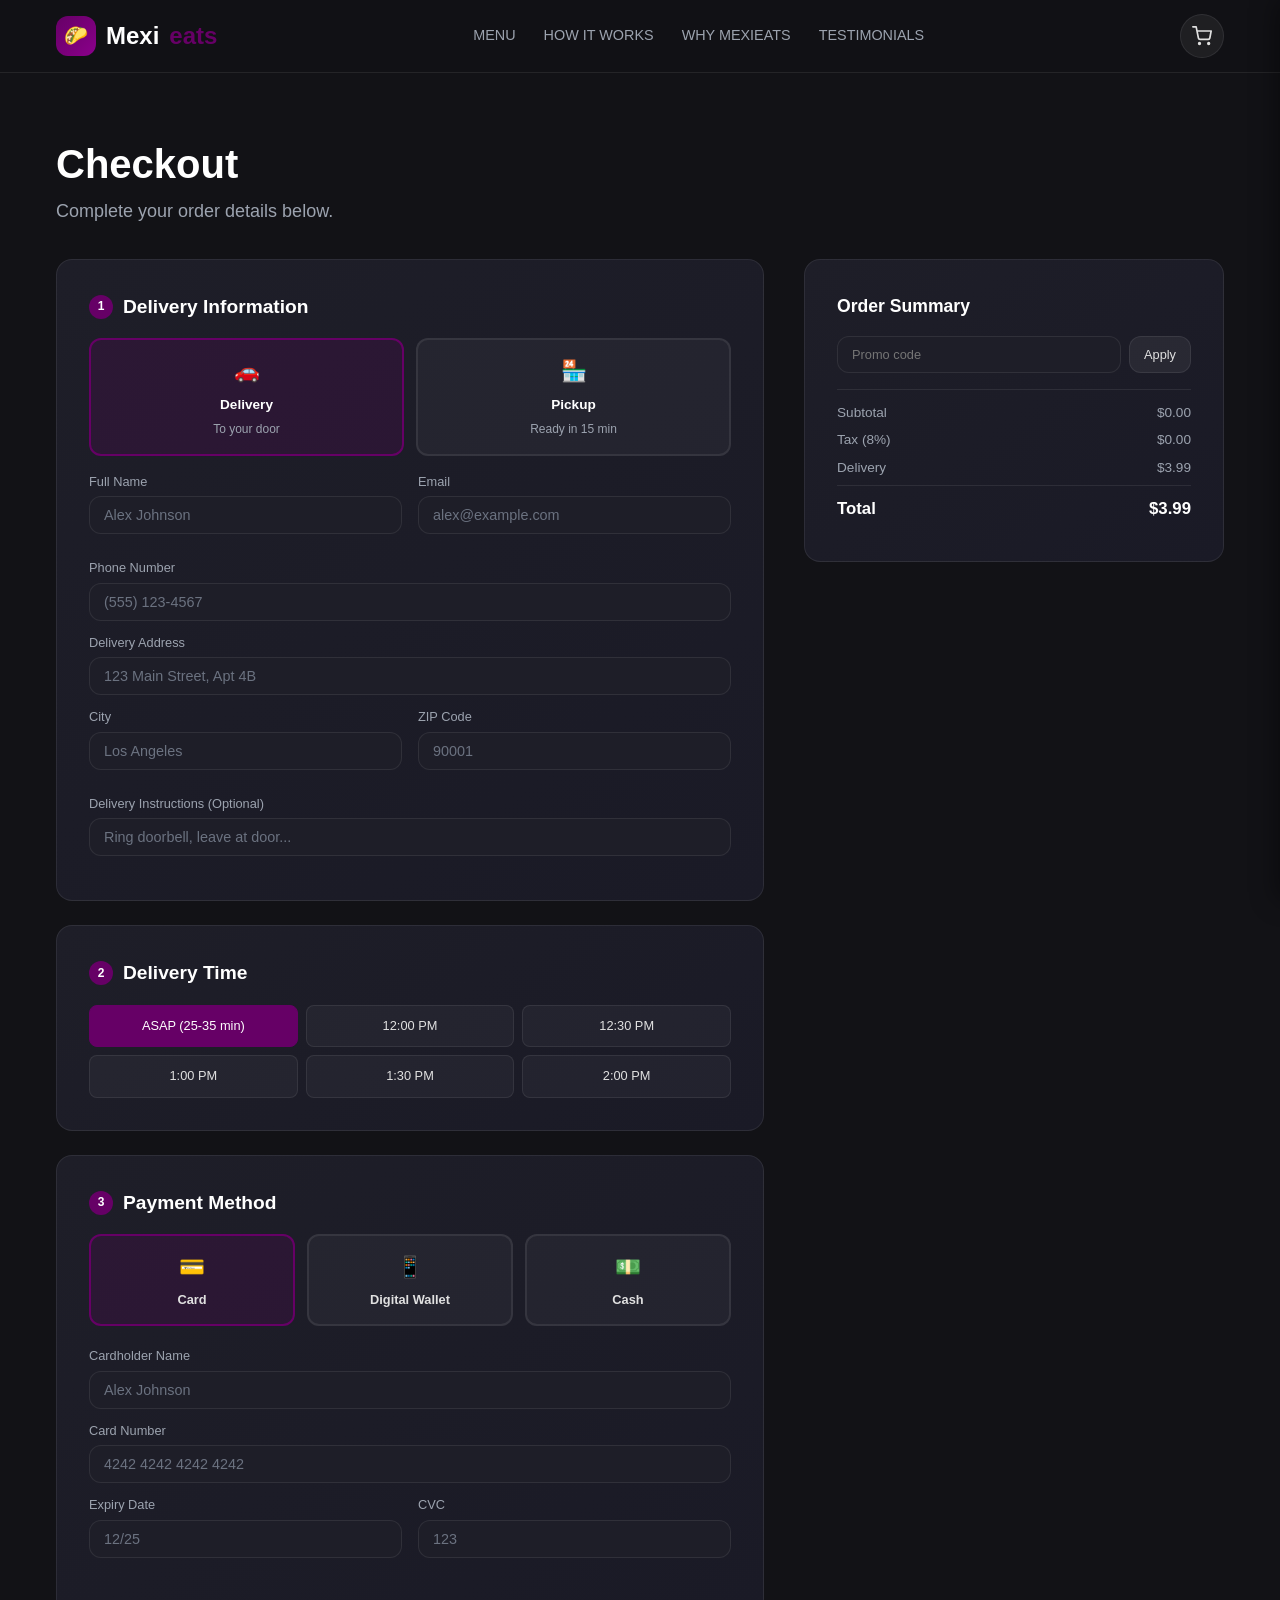
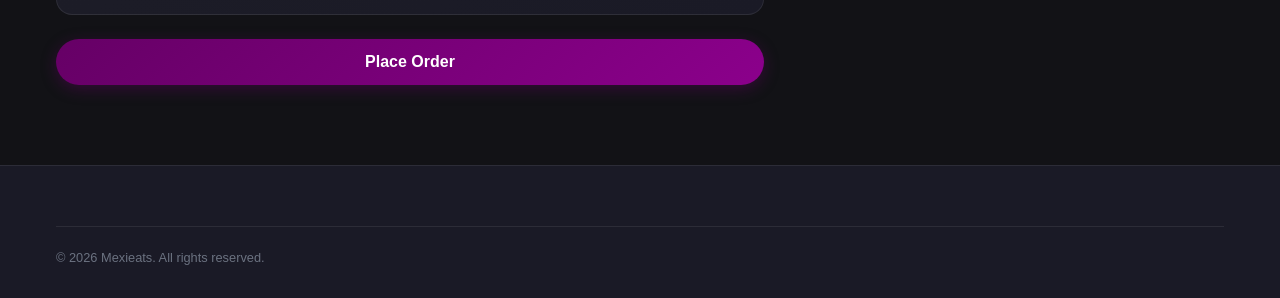
==== commit e1004647: "Mobile: 2-column menu grid on all screens; clean SVG cart icon replaces emoji" ====
--- a/checkout.html
+++ b/checkout.html
@@ -20,7 +20,7 @@
         <a href="index.html#testimonials" class="nav-link">TESTIMONIALS</a>
       </div>
       <div class="nav-actions">
-        <button class="nav-cart" aria-label="Open cart">🛒 <span class="nav-cart-badge">0</span></button>
+        <button class="nav-cart" aria-label="Open cart"><svg xmlns="http://www.w3.org/2000/svg" width="20" height="20" viewBox="0 0 24 24" fill="none" stroke="currentColor" stroke-width="2" stroke-linecap="round" stroke-linejoin="round"><circle cx="9" cy="21" r="1"/><circle cx="20" cy="21" r="1"/><path d="M1 1h4l2.68 13.39a2 2 0 0 0 2 1.61h9.72a2 2 0 0 0 2-1.61L23 6H6"/></svg> <span class="nav-cart-badge">0</span></button>
         <button class="mobile-menu-btn" aria-label="Toggle menu"><span></span><span></span><span></span></button>
       </div>
     </div>
--- a/css/styles.css
+++ b/css/styles.css
@@ -1,31 +1,31 @@
 /* ================================================
    MEXIEATS - Premium Mexican Food Delivery
-   Brand Colors: #660066 (Deep Purple), #067D6B (Teal)
-   Theme: Dark, Modern, Conversion-Focused
+   Brand Color: #660066 (Deep Purple)
+   Theme: Dark, Modern, Conversion-Focused, Responsive
+   Mobile First: 360px base, 16px gutters
    ================================================ */
 :root {
   --primary: #660066;
   --primary-light: #8B008B;
   --primary-dark: #4A004A;
-  --secondary: #067D6B;
-  --secondary-light: #0A9E88;
-  --secondary-dark: #045C4E;
-  --bg-dark: #0A0A0F;
-  --bg-card: #141420;
-  --bg-card-hover: #1C1C2E;
-  --bg-surface: #1A1A2E;
-  --bg-nav: rgba(10, 10, 15, 0.95);
+  --secondary: #660066;
+  --secondary-light: #8B008B;
+  --secondary-dark: #4A004A;
+  --bg-dark: #121216;
+  --bg-card: #1E1E28;
+  --bg-card-hover: #28283A;
+  --bg-surface: #1A1A26;
+  --bg-nav: rgba(18, 18, 22, 0.95);
   --text-white: #FFFFFF;
   --text-light: #E0E0E0;
   --text-muted: #9CA3AF;
   --text-dim: #6B7280;
   --border-subtle: rgba(255, 255, 255, 0.08);
-  --border-teal: rgba(6, 125, 107, 0.4);
-  --glow-teal: 0 0 20px rgba(6, 125, 107, 0.3);
-  --glow-purple: 0 0 20px rgba(102, 0, 102, 0.3);
-  --gradient-hero: linear-gradient(135deg, #660066 0%, #067D6B 100%);
-  --gradient-cta: linear-gradient(135deg, #067D6B 0%, #0A9E88 100%);
-  --gradient-card: linear-gradient(145deg, #141420 0%, #1A1A2E 100%);
+  --border-accent: rgba(102, 0, 102, 0.4);
+  --glow-accent: 0 0 20px rgba(102, 0, 102, 0.3);
+  --gradient-hero: linear-gradient(135deg, #660066 0%, #8B008B 100%);
+  --gradient-cta: linear-gradient(135deg, #660066 0%, #8B008B 100%);
+  --gradient-card: linear-gradient(145deg, #1E1E28 0%, #1A1A26 100%);
   --radius-sm: 8px;
   --radius-md: 12px;
   --radius-lg: 16px;
@@ -39,374 +39,514 @@
 }
 *, *::before, *::after { margin: 0; padding: 0; box-sizing: border-box; }
 html { scroll-behavior: smooth; font-size: 16px; }
-body { font-family: var(--font); background: var(--bg-dark); color: var(--text-light); line-height: 1.6; overflow-x: hidden; -webkit-font-smoothing: antialiased; }
+body { font-family: var(--font); background: var(--bg-dark); color: var(--text-light); line-height: 1.6; overflow-x: hidden; -webkit-font-smoothing: antialiased; min-width: 360px; }
 a { text-decoration: none; color: inherit; transition: color var(--transition-fast); }
 ul { list-style: none; }
 img { max-width: 100%; height: auto; display: block; }
 button { font-family: var(--font); cursor: pointer; border: none; outline: none; background: none; font-size: 1rem; }
-input, select, textarea { font-family: var(--font); font-size: 1rem; }
-.container { width: 100%; max-width: 1200px; margin: 0 auto; padding: 0 20px; }
-.section-padding { padding: 80px 0; }
+input, select, textarea { font-family: var(--font); font-size: 1rem; outline: none; }
+.container { width: 100%; max-width: 1200px; margin: 0 auto; padding: 0 16px; }
+.section-padding { padding: 48px 0; }
 .text-center { text-align: center; }
 
 /* Typography */
-h1 { font-size: clamp(2.5rem, 6vw, 4rem); font-weight: 700; color: var(--text-white); line-height: 1.1; letter-spacing: -0.02em; }
-h2 { font-size: clamp(1.8rem, 4vw, 2.5rem); font-weight: 600; color: var(--text-white); line-height: 1.2; }
-h3 { font-size: clamp(1.2rem, 2.5vw, 1.5rem); font-weight: 600; color: var(--text-white); }
-p { font-size: clamp(1rem, 1.5vw, 1.125rem); color: var(--text-light); line-height: 1.7; }
-.section-label { display: inline-block; font-size: 0.8rem; font-weight: 600; text-transform: uppercase; letter-spacing: 0.15em; color: var(--secondary); margin-bottom: 12px; padding: 6px 16px; background: rgba(6, 125, 107, 0.1); border: 1px solid var(--border-teal); border-radius: var(--radius-full); }
-.section-title { margin-bottom: 16px; }
-.section-desc { max-width: 600px; margin: 0 auto 48px; color: var(--text-muted); }
-
-/* Buttons */
-.btn { display: inline-flex; align-items: center; justify-content: center; gap: 8px; padding: 14px 32px; font-size: 1rem; font-weight: 600; border-radius: var(--radius-full); transition: all var(--transition-normal); white-space: nowrap; position: relative; overflow: hidden; }
-.btn::before { content: ''; position: absolute; top: 0; left: -100%; width: 100%; height: 100%; background: linear-gradient(90deg, transparent, rgba(255,255,255,0.15), transparent); transition: left 0.5s ease; }
+h1 { font-size: clamp(2rem, 5vw, 4rem); font-weight: 700; color: var(--text-white); line-height: 1.1; letter-spacing: -0.02em; }
+h2 { font-size: clamp(1.5rem, 4vw, 2.5rem); font-weight: 600; color: var(--text-white); line-height: 1.2; }
+h3 { font-size: clamp(1.1rem, 2.5vw, 1.5rem); font-weight: 600; color: var(--text-white); }
+p { font-size: clamp(0.95rem, 1.5vw, 1.125rem); color: var(--text-light); line-height: 1.7; }
+.section-label { display: inline-block; font-size: 0.75rem; font-weight: 600; text-transform: uppercase; letter-spacing: 0.15em; color: var(--secondary); margin-bottom: 8px; padding: 4px 12px; background: rgba(102, 0, 102, 0.15); border: 1px solid var(--border-accent); border-radius: var(--radius-full); }
+.section-title { margin-bottom: 12px; }
+.section-desc { max-width: 600px; margin: 0 auto 32px; color: var(--text-muted); }
+
+/* Buttons - Mobile First (full width) */
+.btn { display: inline-flex; align-items: center; justify-content: center; gap: 8px; padding: 12px 24px; font-size: 0.9rem; font-weight: 600; border-radius: var(--radius-full); transition: all var(--transition-normal); white-space: nowrap; position: relative; overflow: hidden; width: 100%; text-align: center; }
+.btn::before { content: ''; position: absolute; top: 0; left: -100%; width: 100%; height: 100%; background: linear-gradient(90deg, transparent, rgba(255,255,255,0.1), transparent); transition: left 0.5s ease; }
 .btn:hover::before { left: 100%; }
-.btn-primary { background: var(--gradient-cta); color: var(--text-white); box-shadow: 0 4px 15px rgba(6, 125, 107, 0.4); }
-.btn-primary:hover { transform: translateY(-2px); box-shadow: 0 6px 25px rgba(6, 125, 107, 0.5); }
+.btn-primary { background: var(--gradient-cta); color: white; box-shadow: 0 4px 15px rgba(102, 0, 102, 0.4); }
+.btn-primary:hover { transform: translateY(-2px); box-shadow: 0 6px 25px rgba(102, 0, 102, 0.5); }
 .btn-primary:active { transform: translateY(0); }
 .btn-primary:disabled { opacity: 0.5; cursor: not-allowed; transform: none; box-shadow: none; }
 .btn-secondary { background: transparent; color: var(--text-white); border: 2px solid var(--border-subtle); }
 .btn-secondary:hover { border-color: var(--secondary); color: var(--secondary); transform: translateY(-2px); }
 .btn-outline { background: transparent; color: var(--secondary); border: 2px solid var(--secondary); }
-.btn-outline:hover { background: var(--secondary); color: var(--text-white); transform: translateY(-2px); }
+.btn-outline:hover { background: var(--secondary); color: white; transform: translateY(-2px); }
 .btn-ghost { background: rgba(255, 255, 255, 0.05); color: var(--text-light); border: 1px solid var(--border-subtle); }
 .btn-ghost:hover { background: rgba(255, 255, 255, 0.1); border-color: var(--secondary); }
-.btn-sm { padding: 10px 20px; font-size: 0.875rem; }
-.btn-lg { padding: 18px 40px; font-size: 1.125rem; }
-.btn-icon { width: 48px; height: 48px; padding: 0; border-radius: 50%; }
-
-/* Navbar */
+.btn-sm { padding: 10px 20px; font-size: 0.8rem; width: auto; }
+.btn-lg { padding: 14px 28px; font-size: 1rem; }
+.btn-icon { width: 44px; height: 44px; padding: 0; border-radius: 50%; }
+
+@media (min-width: 640px) {
+  .btn { width: auto; }
+  .section-padding { padding: 64px 0; }
+}
+
+/* Navbar - Mobile First */
 .navbar { position: fixed; top: 0; left: 0; right: 0; z-index: 1000; background: var(--bg-nav); backdrop-filter: blur(20px); border-bottom: 1px solid var(--border-subtle); transition: all var(--transition-normal); }
-.navbar.scrolled { background: rgba(10, 10, 15, 0.98); box-shadow: 0 4px 30px rgba(0, 0, 0, 0.3); }
-.navbar .container { display: flex; align-items: center; justify-content: space-between; height: 72px; }
-.nav-logo { display: flex; align-items: center; gap: 10px; font-size: 1.5rem; font-weight: 700; color: var(--text-white); }
-.nav-logo-icon { width: 40px; height: 40px; background: var(--gradient-hero); border-radius: var(--radius-md); display: flex; align-items: center; justify-content: center; font-size: 1.2rem; }
+.navbar.scrolled { background: rgba(18, 18, 22, 0.98); box-shadow: 0 4px 30px rgba(0, 0, 0, 0.3); }
+.navbar .container { display: flex; align-items: center; justify-content: space-between; height: 64px; }
+.nav-logo { display: flex; align-items: center; gap: 8px; font-size: 1.3rem; font-weight: 700; color: var(--text-white); }
+.nav-logo-icon { width: 36px; height: 36px; background: var(--gradient-hero); border-radius: var(--radius-md); display: flex; align-items: center; justify-content: center; font-size: 1rem; }
 .nav-logo span { color: var(--secondary); }
-.nav-links { display: flex; align-items: center; gap: 32px; }
+.nav-links { display: none; }
 .nav-link { font-size: 0.9rem; font-weight: 500; color: var(--text-muted); transition: color var(--transition-fast); position: relative; padding: 4px 0; }
 .nav-link::after { content: ''; position: absolute; bottom: -2px; left: 0; width: 0; height: 2px; background: var(--secondary); transition: width var(--transition-normal); }
 .nav-link:hover, .nav-link.active { color: var(--text-white); }
 .nav-link:hover::after, .nav-link.active::after { width: 100%; }
-.nav-actions { display: flex; align-items: center; gap: 16px; }
-.nav-cart { position: relative; display: flex; align-items: center; justify-content: center; width: 44px; height: 44px; border-radius: 50%; background: rgba(255, 255, 255, 0.05); border: 1px solid var(--border-subtle); color: var(--text-light); transition: all var(--transition-fast); font-size: 1.2rem; }
-.nav-cart:hover { background: rgba(255, 255, 255, 0.1); border-color: var(--secondary); color: var(--secondary); }
-.nav-cart-badge { position: absolute; top: -4px; right: -4px; width: 20px; height: 20px; background: var(--secondary); color: white; border-radius: 50%; font-size: 0.7rem; font-weight: 700; display: flex; align-items: center; justify-content: center; border: 2px solid var(--bg-dark); opacity: 0; transform: scale(0); transition: all var(--transition-fast); }
+.nav-actions { display: flex; align-items: center; gap: 10px; }
+.nav-actions > .nav-cart { display: none; }
+.nav-actions > .btn { display: none; }
+.nav-cart { position: relative; display: flex; align-items: center; justify-content: center; width: 40px; height: 40px; border-radius: 50%; background: rgba(255, 255, 255, 0.06); border: 1px solid var(--border-subtle); color: var(--text-light); transition: all var(--transition-fast); font-size: 1.1rem; }
+.nav-cart:hover { background: rgba(255, 255, 255, 0.12); border-color: var(--secondary); color: var(--secondary); }
+.nav-cart-badge { position: absolute; top: -4px; right: -4px; width: 20px; height: 20px; background: var(--secondary); color: white; border-radius: 50%; font-size: 0.65rem; font-weight: 700; display: flex; align-items: center; justify-content: center; border: 2px solid var(--bg-dark); opacity: 0; transform: scale(0); transition: all var(--transition-fast); }
 .nav-cart-badge.visible { opacity: 1; transform: scale(1); }
-.mobile-menu-btn { display: none; flex-direction: column; gap: 5px; padding: 8px; cursor: pointer; }
-.mobile-menu-btn span { display: block; width: 24px; height: 2px; background: var(--text-white); transition: all var(--transition-normal); border-radius: 2px; }
+.mobile-menu-btn { display: flex; flex-direction: column; gap: 5px; padding: 8px; cursor: pointer; }
+.mobile-menu-btn span { display: block; width: 22px; height: 2px; background: var(--text-white); transition: all var(--transition-normal); border-radius: 2px; }
 .mobile-menu-btn.active span:nth-child(1) { transform: rotate(45deg) translate(5px, 5px); }
 .mobile-menu-btn.active span:nth-child(2) { opacity: 0; }
 .mobile-menu-btn.active span:nth-child(3) { transform: rotate(-45deg) translate(5px, -5px); }
-.mobile-menu { display: none; position: fixed; top: 72px; left: 0; right: 0; bottom: 0; background: var(--bg-dark); padding: 32px 20px; z-index: 999; overflow-y: auto; }
+.mobile-menu { display: none; position: fixed; top: 64px; left: 0; right: 0; bottom: 0; background: var(--bg-dark); padding: 24px 16px; z-index: 999; overflow-y: auto; box-shadow: 0 4px 30px rgba(0, 0, 0, 0.4); }
 .mobile-menu.active { display: block; animation: slideDown 0.3s ease; }
-.mobile-menu .nav-link { display: block; padding: 16px 0; font-size: 1.1rem; border-bottom: 1px solid var(--border-subtle); }
-.mobile-menu .btn { width: 100%; margin-top: 24px; }
+.mobile-menu .nav-link { display: block; padding: 14px 0; font-size: 1rem; border-bottom: 1px solid var(--border-subtle); }
+.mobile-menu .btn { width: 100%; margin-top: 20px; }
 @keyframes slideDown { from { opacity: 0; transform: translateY(-10px); } to { opacity: 1; transform: translateY(0); } }
 
-/* Hero */
-.hero { min-height: 100vh; display: flex; align-items: center; position: relative; overflow: hidden; padding-top: 72px; }
+@media (min-width: 768px) {
+  .navbar .container { height: 72px; }
+  .nav-logo { font-size: 1.5rem; gap: 10px; }
+  .nav-logo-icon { width: 40px; height: 40px; font-size: 1.2rem; }
+  .nav-links { display: flex; align-items: center; gap: 28px; }
+  .mobile-menu-btn { display: none; }
+  .mobile-menu { display: none !important; }
+  .nav-actions > .nav-cart { display: flex; }
+  .nav-actions > .btn { display: inline-flex; }
+  .nav-cart { width: 44px; height: 44px; font-size: 1.2rem; }
+  .nav-actions { gap: 16px; }
+}
+
+/* Hero - Mobile First */
+.hero { min-height: 100vh; display: flex; align-items: center; position: relative; overflow: hidden; padding-top: 64px; background: #660066; }
 .hero-bg { position: absolute; inset: 0; z-index: 0; }
-.hero-bg-gradient { position: absolute; top: -50%; right: -20%; width: 800px; height: 800px; background: radial-gradient(circle, rgba(102, 0, 102, 0.3) 0%, transparent 70%); border-radius: 50%; animation: float 8s ease-in-out infinite; }
-.hero-bg-gradient-2 { position: absolute; bottom: -30%; left: -10%; width: 600px; height: 600px; background: radial-gradient(circle, rgba(6, 125, 107, 0.2) 0%, transparent 70%); border-radius: 50%; animation: float 10s ease-in-out infinite reverse; }
-.hero-grid { position: absolute; inset: 0; background-image: linear-gradient(rgba(255,255,255,0.03) 1px, transparent 1px), linear-gradient(90deg, rgba(255,255,255,0.03) 1px, transparent 1px); background-size: 60px 60px; mask-image: radial-gradient(ellipse at center, black 30%, transparent 80%); }
-.hero .container { display: grid; grid-template-columns: 1fr 1fr; gap: 60px; align-items: center; position: relative; z-index: 1; }
-.hero-content { max-width: 600px; }
-.hero-badge { display: inline-flex; align-items: center; gap: 8px; padding: 8px 16px; background: rgba(6, 125, 107, 0.1); border: 1px solid var(--border-teal); border-radius: var(--radius-full); font-size: 0.85rem; color: var(--secondary); margin-bottom: 24px; animation: fadeInUp 0.6s ease; }
-.hero-badge-dot { width: 8px; height: 8px; background: var(--secondary); border-radius: 50%; animation: pulse 2s ease-in-out infinite; }
-.hero h1 { margin-bottom: 20px; animation: fadeInUp 0.6s ease 0.1s both; }
-.hero h1 .glow { color: var(--secondary); text-shadow: 0 0 30px rgba(6, 125, 107, 0.5); }
-.hero-desc { font-size: 1.15rem; color: var(--text-muted); margin-bottom: 32px; max-width: 480px; animation: fadeInUp 0.6s ease 0.2s both; }
-.hero-cta { display: flex; gap: 16px; flex-wrap: wrap; margin-bottom: 48px; animation: fadeInUp 0.6s ease 0.3s both; }
-.hero-stats { display: flex; gap: 40px; animation: fadeInUp 0.6s ease 0.4s both; }
-.hero-stat-number { font-size: 1.8rem; font-weight: 700; color: var(--text-white); }
-.hero-stat-label { font-size: 0.85rem; color: var(--text-muted); }
-.hero-visual { position: relative; display: flex; align-items: center; justify-content: center; animation: fadeInRight 0.8s ease 0.3s both; }
-.hero-image-wrapper { position: relative; width: 100%; max-width: 500px; }
-.hero-image { width: 100%; aspect-ratio: 1; background: var(--gradient-hero); border-radius: var(--radius-xl); display: flex; align-items: center; justify-content: center; font-size: 8rem; box-shadow: 0 20px 60px rgba(102, 0, 102, 0.3), 0 0 100px rgba(6, 125, 107, 0.1); position: relative; overflow: hidden; }
+.hero-bg-gradient { position: absolute; top: -50%; right: -20%; width: 500px; height: 500px; background: radial-gradient(circle, rgba(255, 255, 255, 0.08) 0%, transparent 70%); border-radius: 50%; animation: float 8s ease-in-out infinite; }
+.hero-bg-gradient-2 { position: absolute; bottom: -30%; left: -10%; width: 400px; height: 400px; background: radial-gradient(circle, rgba(255, 255, 255, 0.05) 0%, transparent 70%); border-radius: 50%; animation: float 10s ease-in-out infinite reverse; }
+.hero-grid { position: absolute; inset: 0; background-image: linear-gradient(rgba(255,255,255,0.04) 1px, transparent 1px), linear-gradient(90deg, rgba(255,255,255,0.04) 1px, transparent 1px); background-size: 60px 60px; mask-image: radial-gradient(ellipse at center, black 30%, transparent 80%); }
+.hero .container { display: flex; flex-direction: column; gap: 40px; align-items: center; position: relative; z-index: 1; text-align: center; }
+.hero-content { max-width: 100%; }
+.hero-badge { display: inline-flex; align-items: center; gap: 6px; padding: 6px 12px; background: rgba(255, 255, 255, 0.12); border: 1px solid rgba(255, 255, 255, 0.25); border-radius: var(--radius-full); font-size: 0.8rem; color: #fff; margin-bottom: 16px; animation: fadeInUp 0.6s ease; }
+.hero-badge-dot { width: 6px; height: 6px; background: #fff; border-radius: 50%; animation: pulse 2s ease-in-out infinite; }
+.hero h1 { margin-bottom: 16px; animation: fadeInUp 0.6s ease 0.1s both; color: #fff; }
+.hero h1 .glow { color: #fff; text-shadow: 0 0 40px rgba(255, 255, 255, 0.4); }
+.hero-desc { font-size: 1rem; color: rgba(255, 255, 255, 0.8); margin-bottom: 24px; max-width: 100%; animation: fadeInUp 0.6s ease 0.2s both; }
+.hero-cta { display: flex; flex-direction: column; gap: 12px; margin-bottom: 32px; animation: fadeInUp 0.6s ease 0.3s both; }
+.hero-cta .btn { width: 100%; }
+.hero-cta .btn-primary { background: linear-gradient(135deg, #8B008B 0%, #B300B3 100%); }
+.hero-cta .btn-secondary { border-color: rgba(255, 255, 255, 0.3); color: #fff; }
+.hero-cta .btn-secondary:hover { border-color: #fff; color: #fff; background: rgba(255, 255, 255, 0.1); }
+.hero-stats { display: flex; justify-content: center; gap: 24px; animation: fadeInUp 0.6s ease 0.4s both; flex-wrap: wrap; }
+.hero-stat-number { font-size: 1.4rem; font-weight: 700; color: #fff; }
+.hero-stat-label { font-size: 0.8rem; color: rgba(255, 255, 255, 0.7); }
+.hero-visual { display: none; }
+.hero-image-wrapper { position: relative; width: 100%; max-width: 400px; }
+.hero-image { width: 100%; aspect-ratio: 1; background: var(--gradient-hero); border-radius: var(--radius-xl); display: flex; align-items: center; justify-content: center; font-size: 6rem; box-shadow: 0 20px 60px rgba(0, 0, 0, 0.3), 0 0 100px rgba(102, 0, 102, 0.15); position: relative; overflow: hidden; }
+.hero-image img { width: 100%; height: 100%; object-fit: cover; position: absolute; inset: 0; z-index: 0; }
+.hero-image .hero-emoji { position: relative; z-index: 1; }
 .hero-image::before { content: ''; position: absolute; inset: -2px; background: var(--gradient-hero); border-radius: inherit; z-index: -1; opacity: 0.5; filter: blur(20px); }
-.hero-float-card { position: absolute; background: var(--bg-card); border: 1px solid var(--border-subtle); border-radius: var(--radius-lg); padding: 16px 20px; display: flex; align-items: center; gap: 12px; box-shadow: var(--shadow-card); animation: floatCard 4s ease-in-out infinite; }
-.hero-float-card.card-1 { top: 10%; right: -20px; }
-.hero-float-card.card-2 { bottom: 15%; left: -30px; animation-delay: 1s; }
-.hero-float-card .icon { width: 44px; height: 44px; background: rgba(6, 125, 107, 0.15); border-radius: var(--radius-md); display: flex; align-items: center; justify-content: center; font-size: 1.2rem; }
-.hero-float-card .info h4 { font-size: 0.85rem; margin-bottom: 2px; }
-.hero-float-card .info p { font-size: 0.75rem; color: var(--text-muted); }
+.hero-float-card { position: absolute; background: var(--bg-card); border: 1px solid var(--border-subtle); border-radius: var(--radius-lg); padding: 12px 16px; display: flex; align-items: center; gap: 10px; box-shadow: var(--shadow-card); animation: floatCard 4s ease-in-out infinite; }
+.hero-float-card.card-1 { top: 10%; right: -10px; }
+.hero-float-card.card-2 { bottom: 15%; left: -15px; animation-delay: 1s; }
+.hero-float-card .icon { width: 36px; height: 36px; background: rgba(102, 0, 102, 0.2); border-radius: var(--radius-md); display: flex; align-items: center; justify-content: center; font-size: 1rem; color: #fff; }
+.hero-float-card .info h4 { font-size: 0.8rem; margin-bottom: 2px; color: var(--text-white); }
+.hero-float-card .info p { font-size: 0.7rem; color: var(--text-muted); }
 @keyframes float { 0%, 100% { transform: translateY(0) rotate(0deg); } 50% { transform: translateY(-30px) rotate(5deg); } }
 @keyframes floatCard { 0%, 100% { transform: translateY(0); } 50% { transform: translateY(-10px); } }
 @keyframes pulse { 0%, 100% { opacity: 1; } 50% { opacity: 0.5; } }
 @keyframes fadeInUp { from { opacity: 0; transform: translateY(30px); } to { opacity: 1; transform: translateY(0); } }
 @keyframes fadeInRight { from { opacity: 0; transform: translateX(30px); } to { opacity: 1; transform: translateX(0); } }
 
-/* Steps */
+@media (min-width: 640px) {
+  .hero .container { gap: 48px; }
+  .hero-cta { flex-direction: row; }
+  .hero-cta .btn { width: auto; }
+  .hero-stats { gap: 32px; }
+  .hero-stat-number { font-size: 1.6rem; }
+}
+
+@media (min-width: 1024px) {
+  .hero { padding-top: 72px; }
+  .hero-bg-gradient { width: 800px; height: 800px; }
+  .hero-bg-gradient-2 { width: 600px; height: 600px; }
+  .hero .container { display: grid; grid-template-columns: 1fr 1fr; gap: 60px; text-align: left; }
+  .hero-content { max-width: 600px; }
+  .hero-desc { max-width: 480px; }
+  .hero-cta { justify-content: flex-start; }
+  .hero-stats { justify-content: flex-start; }
+  .hero-visual { display: flex; align-items: center; justify-content: center; animation: fadeInRight 0.8s ease 0.3s both; }
+  .hero-image { font-size: 8rem; }
+  .hero-image-wrapper { max-width: 500px; }
+}
+
+/* Steps - Mobile First */
 .how-it-works { background: var(--bg-surface); position: relative; }
-.steps-grid { display: grid; grid-template-columns: repeat(4, 1fr); gap: 24px; position: relative; }
-.steps-grid::before { content: ''; position: absolute; top: 48px; left: 15%; right: 15%; height: 2px; background: linear-gradient(90deg, var(--primary), var(--secondary)); z-index: 0; }
-.step-card { text-align: center; position: relative; z-index: 1; padding: 32px 20px; }
-.step-number { width: 64px; height: 64px; background: var(--bg-card); border: 2px solid var(--secondary); border-radius: 50%; display: flex; align-items: center; justify-content: center; font-size: 1.5rem; font-weight: 700; color: var(--secondary); margin: 0 auto 20px; transition: all var(--transition-normal); }
-.step-card:hover .step-number { background: var(--secondary); color: white; transform: scale(1.1); box-shadow: var(--glow-teal); }
-.step-card h3 { margin-bottom: 8px; font-size: 1.1rem; }
-.step-card p { font-size: 0.9rem; color: var(--text-muted); }
-
-/* Why Cards */
-.why-grid { display: grid; grid-template-columns: repeat(3, 1fr); gap: 24px; }
-.why-card { background: var(--gradient-card); border: 1px solid var(--border-subtle); border-radius: var(--radius-lg); padding: 36px 28px; transition: all var(--transition-normal); position: relative; overflow: hidden; }
+.steps-grid { display: grid; grid-template-columns: 1fr; gap: 16px; position: relative; }
+.steps-grid::before { display: none; }
+.step-card { text-align: center; position: relative; z-index: 1; padding: 24px 16px; }
+.step-number { width: 56px; height: 56px; background: var(--bg-card); border: 2px solid var(--secondary); border-radius: 50%; display: flex; align-items: center; justify-content: center; font-size: 1.3rem; font-weight: 700; color: var(--secondary); margin: 0 auto 16px; transition: all var(--transition-normal); box-shadow: 0 4px 12px rgba(102, 0, 102, 0.15); }
+.step-card:hover .step-number { background: var(--secondary); color: white; transform: scale(1.1); box-shadow: var(--glow-accent); }
+.step-card h3 { margin-bottom: 6px; font-size: 1rem; }
+.step-card p { font-size: 0.85rem; color: var(--text-muted); }
+
+@media (min-width: 640px) {
+  .steps-grid { grid-template-columns: repeat(2, 1fr); gap: 20px; }
+}
+
+@media (min-width: 1024px) {
+  .steps-grid { grid-template-columns: repeat(4, 1fr); gap: 24px; }
+  .steps-grid::before { display: block; content: ''; position: absolute; top: 48px; left: 15%; right: 15%; height: 2px; background: linear-gradient(90deg, var(--primary), var(--secondary)); z-index: 0; }
+  .step-card { padding: 32px 20px; }
+  .step-number { width: 64px; height: 64px; font-size: 1.5rem; }
+}
+
+/* Why Cards - Mobile First */
+.why-grid { display: grid; grid-template-columns: 1fr; gap: 16px; }
+.why-card { background: var(--gradient-card); border: 1px solid var(--border-subtle); border-radius: var(--radius-lg); padding: 28px 20px; transition: all var(--transition-normal); position: relative; overflow: hidden; }
 .why-card::before { content: ''; position: absolute; top: 0; left: 0; right: 0; height: 3px; background: var(--gradient-hero); transform: scaleX(0); transition: transform var(--transition-normal); }
-.why-card:hover { transform: translateY(-4px); border-color: var(--border-teal); box-shadow: var(--shadow-card-hover); }
+.why-card:hover { transform: translateY(-4px); border-color: var(--border-accent); box-shadow: var(--shadow-card-hover); }
 .why-card:hover::before { transform: scaleX(1); }
-.why-card-icon { width: 56px; height: 56px; background: rgba(6, 125, 107, 0.1); border-radius: var(--radius-md); display: flex; align-items: center; justify-content: center; font-size: 1.5rem; margin-bottom: 20px; transition: all var(--transition-normal); }
+.why-card-icon { width: 48px; height: 48px; background: rgba(102, 0, 102, 0.15); border-radius: var(--radius-md); display: flex; align-items: center; justify-content: center; font-size: 1.3rem; margin-bottom: 16px; transition: all var(--transition-normal); color: #fff; }
 .why-card:hover .why-card-icon { background: var(--secondary); transform: scale(1.1); }
-.why-card h3 { margin-bottom: 10px; font-size: 1.15rem; }
-.why-card p { font-size: 0.95rem; color: var(--text-muted); line-height: 1.6; }
-
-/* Testimonials */
+.why-card h3 { margin-bottom: 8px; font-size: 1.1rem; }
+.why-card p { font-size: 0.9rem; color: var(--text-muted); line-height: 1.6; }
+
+@media (min-width: 640px) {
+  .why-grid { grid-template-columns: repeat(2, 1fr); gap: 20px; }
+}
+
+@media (min-width: 1024px) {
+  .why-grid { grid-template-columns: repeat(3, 1fr); gap: 24px; }
+  .why-card { padding: 36px 28px; }
+  .why-card-icon { width: 56px; height: 56px; font-size: 1.5rem; margin-bottom: 20px; }
+}
+
+/* Testimonials - Mobile First */
 .testimonials { background: var(--bg-surface); }
-.testimonials-grid { display: grid; grid-template-columns: repeat(3, 1fr); gap: 24px; }
-.testimonial-card { background: var(--bg-card); border: 1px solid var(--border-subtle); border-radius: var(--radius-lg); padding: 32px; transition: all var(--transition-normal); }
-.testimonial-card:hover { transform: translateY(-4px); border-color: var(--border-teal); box-shadow: var(--shadow-card-hover); }
-.testimonial-stars { color: #FBBF24; font-size: 1rem; margin-bottom: 16px; letter-spacing: 2px; }
-.testimonial-text { font-size: 1rem; color: var(--text-light); line-height: 1.7; margin-bottom: 24px; font-style: italic; }
+.testimonials-grid { display: grid; grid-template-columns: 1fr; gap: 16px; }
+.testimonial-card { background: var(--bg-card); border: 1px solid var(--border-subtle); border-radius: var(--radius-lg); padding: 24px; transition: all var(--transition-normal); }
+.testimonial-card:hover { transform: translateY(-4px); border-color: var(--border-accent); box-shadow: var(--shadow-card-hover); }
+.testimonial-stars { color: #FBBF24; font-size: 0.95rem; margin-bottom: 12px; letter-spacing: 2px; }
+.testimonial-text { font-size: 0.95rem; color: var(--text-light); line-height: 1.7; margin-bottom: 20px; font-style: italic; }
 .testimonial-author { display: flex; align-items: center; gap: 12px; }
-.testimonial-avatar { width: 48px; height: 48px; background: var(--gradient-hero); border-radius: 50%; display: flex; align-items: center; justify-content: center; font-size: 1.2rem; font-weight: 600; color: white; }
-.testimonial-author-info h4 { font-size: 0.95rem; margin-bottom: 2px; }
-.testimonial-author-info p { font-size: 0.8rem; color: var(--text-muted); }
-
-/* CTA */
+.testimonial-avatar { width: 40px; height: 40px; background: var(--gradient-hero); border-radius: 50%; display: flex; align-items: center; justify-content: center; font-size: 1rem; font-weight: 600; color: white; }
+.testimonial-author-info h4 { font-size: 0.9rem; margin-bottom: 2px; color: var(--text-white); }
+.testimonial-author-info p { font-size: 0.75rem; color: var(--text-muted); }
+
+@media (min-width: 640px) {
+  .testimonials-grid { grid-template-columns: repeat(2, 1fr); gap: 20px; }
+}
+
+@media (min-width: 1024px) {
+  .testimonials-grid { grid-template-columns: repeat(3, 1fr); gap: 24px; }
+  .testimonial-card { padding: 32px; }
+  .testimonial-avatar { width: 48px; height: 48px; font-size: 1.2rem; }
+}
+
+/* CTA - Mobile First */
 .cta-section { position: relative; overflow: hidden; }
-.cta-card { background: var(--gradient-hero); border-radius: var(--radius-xl); padding: 64px 48px; text-align: center; position: relative; overflow: hidden; }
-.cta-card::before { content: ''; position: absolute; top: -50%; left: -50%; width: 200%; height: 200%; background: radial-gradient(circle at 30% 50%, rgba(6, 125, 107, 0.3) 0%, transparent 50%); animation: float 6s ease-in-out infinite; }
-.cta-card h2 { margin-bottom: 16px; position: relative; }
-.cta-card p { max-width: 500px; margin: 0 auto 32px; color: rgba(255, 255, 255, 0.85); position: relative; }
-.cta-buttons { display: flex; gap: 16px; justify-content: center; flex-wrap: wrap; position: relative; }
-
-/* Footer */
-.footer { background: var(--bg-surface); border-top: 1px solid var(--border-subtle); padding: 60px 0 30px; }
-.footer-grid { display: grid; grid-template-columns: 2fr 1fr 1fr 1fr; gap: 40px; margin-bottom: 40px; }
-.footer-brand p { color: var(--text-muted); font-size: 0.9rem; margin-top: 12px; max-width: 300px; }
-.footer h4 { font-size: 0.9rem; font-weight: 600; color: var(--text-white); margin-bottom: 16px; text-transform: uppercase; letter-spacing: 0.05em; }
-.footer-links li { margin-bottom: 10px; }
-.footer-links a { font-size: 0.9rem; color: var(--text-muted); transition: color var(--transition-fast); }
+.cta-card { background: var(--gradient-hero); border-radius: var(--radius-xl); padding: 40px 24px; text-align: center; position: relative; overflow: hidden; }
+.cta-card::before { content: ''; position: absolute; top: -50%; left: -50%; width: 200%; height: 200%; background: radial-gradient(circle at 30% 50%, rgba(255, 255, 255, 0.1) 0%, transparent 50%); animation: float 6s ease-in-out infinite; }
+.cta-card h2 { margin-bottom: 12px; position: relative; font-size: clamp(1.5rem, 4vw, 2.5rem); color: white; }
+.cta-card p { max-width: 500px; margin: 0 auto 24px; color: rgba(255, 255, 255, 0.85); position: relative; font-size: 0.95rem; }
+.cta-buttons { display: flex; flex-direction: column; gap: 12px; justify-content: center; position: relative; }
+.cta-buttons .btn { width: 100%; }
+.cta-buttons .btn-secondary { border-color: rgba(255, 255, 255, 0.3); color: #fff; }
+.cta-buttons .btn-secondary:hover { border-color: #fff; background: rgba(255, 255, 255, 0.1); }
+
+@media (min-width: 640px) {
+  .cta-card { padding: 48px 32px; }
+  .cta-buttons { flex-direction: row; }
+  .cta-buttons .btn { width: auto; }
+}
+
+@media (min-width: 1024px) {
+  .cta-card { padding: 64px 48px; }
+}
+
+/* Footer - Mobile First */
+.footer { background: var(--bg-surface); border-top: 1px solid var(--border-subtle); padding: 40px 0 24px; }
+.footer-grid { display: grid; grid-template-columns: 1fr; gap: 32px; margin-bottom: 32px; }
+.footer-brand p { color: var(--text-muted); font-size: 0.85rem; margin-top: 10px; max-width: 100%; }
+.footer h4 { font-size: 0.85rem; font-weight: 600; color: var(--text-white); margin-bottom: 12px; text-transform: uppercase; letter-spacing: 0.05em; }
+.footer-links li { margin-bottom: 8px; }
+.footer-links a { font-size: 0.85rem; color: var(--text-muted); transition: color var(--transition-fast); }
 .footer-links a:hover { color: var(--secondary); }
-.footer-bottom { border-top: 1px solid var(--border-subtle); padding-top: 24px; display: flex; align-items: center; justify-content: space-between; }
-.footer-bottom p { font-size: 0.85rem; color: var(--text-dim); }
+.footer-bottom { border-top: 1px solid var(--border-subtle); padding-top: 20px; display: flex; flex-direction: column; gap: 16px; align-items: center; text-align: center; }
+.footer-bottom p { font-size: 0.8rem; color: var(--text-dim); }
 .footer-socials { display: flex; gap: 12px; }
 .footer-social { width: 36px; height: 36px; border-radius: 50%; background: rgba(255, 255, 255, 0.05); border: 1px solid var(--border-subtle); display: flex; align-items: center; justify-content: center; color: var(--text-muted); font-size: 0.9rem; transition: all var(--transition-fast); }
 .footer-social:hover { background: var(--secondary); border-color: var(--secondary); color: white; }
 
-/* Menu Page */
-.menu-hero { padding: 140px 0 60px; text-align: center; background: var(--bg-surface); position: relative; overflow: hidden; }
-.menu-hero::before { content: ''; position: absolute; top: 0; left: 50%; transform: translateX(-50%); width: 600px; height: 600px; background: radial-gradient(circle, rgba(102, 0, 102, 0.2) 0%, transparent 70%); border-radius: 50%; }
-.menu-tabs { display: flex; gap: 8px; justify-content: center; flex-wrap: wrap; margin-top: 32px; position: relative; }
-.menu-tab { padding: 10px 24px; border-radius: var(--radius-full); font-size: 0.9rem; font-weight: 500; color: var(--text-muted); background: rgba(255, 255, 255, 0.05); border: 1px solid var(--border-subtle); transition: all var(--transition-fast); cursor: pointer; }
-.menu-tab:hover { color: var(--text-white); border-color: var(--secondary); }
-.menu-tab.active { background: var(--secondary); color: white; border-color: var(--secondary); }
-.menu-content { padding: 48px 0 80px; }
+@media (min-width: 640px) {
+  .footer-grid { grid-template-columns: 1fr 1fr; gap: 32px; }
+}
+
+@media (min-width: 1024px) {
+  .footer-grid { grid-template-columns: 2fr 1fr 1fr 1fr; gap: 40px; }
+  .footer { padding: 60px 0 30px; }
+  .footer-bottom { flex-direction: row; justify-content: space-between; text-align: left; }
+}
+
+/* Menu Page - Mobile First */
+.menu-hero { padding: 100px 0 40px; text-align: center; background: #660066; position: relative; overflow: hidden; }
+.menu-hero::before { content: ''; position: absolute; top: 0; left: 50%; transform: translateX(-50%); width: 400px; height: 400px; background: radial-gradient(circle, rgba(255, 255, 255, 0.08) 0%, transparent 70%); border-radius: 50%; }
+.menu-hero h1 { color: #fff; }
+.menu-hero .section-desc { color: rgba(255, 255, 255, 0.8); }
+.menu-hero .section-label { background: rgba(255, 255, 255, 0.12); border-color: rgba(255, 255, 255, 0.25); color: #fff; }
+.menu-tabs-section { padding: 12px 0; position: relative; z-index: 2; }
+.menu-tabs { display: flex; gap: 6px; justify-content: center; flex-wrap: wrap; position: relative; }
+.menu-tab { padding: 8px 16px; border-radius: var(--radius-full); font-size: 0.8rem; font-weight: 500; color: rgba(255, 255, 255, 0.8); background: rgba(102, 0, 102, 0.2); border: 1px solid rgba(102, 0, 102, 0.35); transition: all var(--transition-fast); cursor: pointer; }
+.menu-tab:hover { color: #fff; background: rgba(102, 0, 102, 0.35); border-color: rgba(102, 0, 102, 0.5); }
+.menu-tab.active { background: #660066; color: #fff; border-color: #660066; }
+.menu-content { padding: 24px 0 60px; }
 .menu-category { display: none; }
 .menu-category.active { display: block; animation: fadeInUp 0.4s ease; }
-.menu-grid { display: grid; grid-template-columns: repeat(auto-fill, minmax(280px, 1fr)); gap: 24px; }
-.category-heading { font-size: 1.4rem; font-weight: 600; color: var(--text-white); margin-bottom: 24px; padding-bottom: 12px; border-bottom: 2px solid var(--border-subtle); }
+.menu-grid { display: grid; grid-template-columns: repeat(2, 1fr); gap: 12px; }
+.category-heading { font-size: 1.2rem; font-weight: 600; color: var(--text-white); margin-bottom: 16px; padding-bottom: 10px; border-bottom: 2px solid var(--border-subtle); }
+
+@media (min-width: 640px) {
+  .menu-grid { grid-template-columns: repeat(2, 1fr); gap: 20px; }
+  .menu-hero { padding: 120px 0 48px; }
+}
+
+@media (min-width: 1024px) {
+  .menu-hero { padding: 140px 0 60px; }
+  .menu-hero::before { width: 600px; height: 600px; }
+  .menu-grid { grid-template-columns: repeat(auto-fill, minmax(280px, 1fr)); gap: 24px; }
+  .menu-content { padding: 32px 0 80px; }
+  .menu-tab { padding: 10px 24px; font-size: 0.9rem; }
+  .category-heading { font-size: 1.4rem; }
+}
 
 /* Menu Card */
 .menu-card { background: var(--gradient-card); border: 1px solid var(--border-subtle); border-radius: var(--radius-lg); overflow: hidden; transition: all var(--transition-normal); display: flex; flex-direction: column; }
-.menu-card:hover { transform: translateY(-4px); border-color: var(--border-teal); box-shadow: var(--shadow-card-hover); }
-.menu-card-image { width: 100%; aspect-ratio: 16/10; background: var(--bg-surface); display: flex; align-items: center; justify-content: center; font-size: 4rem; position: relative; overflow: hidden; }
-.menu-card-image::after { content: ''; position: absolute; bottom: 0; left: 0; right: 0; height: 40%; background: linear-gradient(to top, var(--bg-card), transparent); }
-.menu-card-badge { position: absolute; top: 12px; left: 12px; padding: 4px 10px; background: var(--primary); color: white; font-size: 0.7rem; font-weight: 600; border-radius: var(--radius-full); text-transform: uppercase; letter-spacing: 0.05em; z-index: 1; }
+.menu-card:hover { transform: translateY(-4px); border-color: var(--border-accent); box-shadow: var(--shadow-card-hover); }
+.menu-card-image { width: 100%; aspect-ratio: 16/10; background: var(--bg-surface); display: flex; align-items: center; justify-content: center; font-size: 3rem; position: relative; overflow: hidden; }
+.menu-card-image img { width: 100%; height: 100%; object-fit: cover; transition: transform 0.5s ease; }
+.menu-card:hover .menu-card-image img { transform: scale(1.08); }
+.menu-card-image::after { content: ''; position: absolute; bottom: 0; left: 0; right: 0; height: 40%; background: linear-gradient(to top, var(--bg-card), transparent); z-index: 1; }
+.menu-card-image .menu-card-emoji-fallback { font-size: 3rem; }
+.menu-card-badge { position: absolute; top: 10px; left: 10px; padding: 3px 8px; background: var(--primary); color: white; font-size: 0.65rem; font-weight: 600; border-radius: var(--radius-full); text-transform: uppercase; letter-spacing: 0.05em; z-index: 2; }
 .menu-card-badge.popular { background: var(--secondary); }
 .menu-card-badge.new { background: #EF4444; }
-.menu-card-body { padding: 20px; flex: 1; display: flex; flex-direction: column; }
-.menu-card-header { display: flex; justify-content: space-between; align-items: flex-start; margin-bottom: 8px; }
-.menu-card-title { font-size: 1.05rem; font-weight: 600; color: var(--text-white); flex: 1; margin-right: 8px; }
-.menu-card-price { font-size: 1.1rem; font-weight: 700; color: var(--secondary); white-space: nowrap; }
-.menu-card-desc { font-size: 0.85rem; color: var(--text-muted); line-height: 1.5; margin-bottom: 16px; flex: 1; }
-.menu-card-meta { display: flex; gap: 12px; margin-bottom: 16px; }
-.menu-card-meta-item { display: flex; align-items: center; gap: 4px; font-size: 0.75rem; color: var(--text-dim); }
+.menu-card-body { padding: 16px; flex: 1; display: flex; flex-direction: column; }
+.menu-card-header { display: flex; justify-content: space-between; align-items: flex-start; margin-bottom: 6px; }
+.menu-card-title { font-size: 1rem; font-weight: 600; color: var(--text-white); flex: 1; margin-right: 8px; }
+.menu-card-price { font-size: 1rem; font-weight: 700; color: var(--secondary); white-space: nowrap; }
+.menu-card-desc { font-size: 0.8rem; color: var(--text-muted); line-height: 1.5; margin-bottom: 12px; flex: 1; }
+.menu-card-meta { display: flex; gap: 12px; margin-bottom: 12px; }
+.menu-card-meta-item { display: flex; align-items: center; gap: 4px; font-size: 0.7rem; color: var(--text-dim); }
 .menu-card-footer { display: flex; gap: 8px; align-items: center; }
-.btn-add { background: var(--secondary); color: white; width: 100%; padding: 10px; border-radius: var(--radius-md); font-size: 0.875rem; font-weight: 600; transition: all var(--transition-fast); }
+.btn-add { background: var(--secondary); color: white; width: 100%; padding: 10px; border-radius: var(--radius-md); font-size: 0.85rem; font-weight: 600; transition: all var(--transition-fast); }
 .btn-add:hover { background: var(--secondary-light); transform: scale(1.02); }
 .btn-add.added { background: var(--primary); }
-.qty-control { display: flex; align-items: center; gap: 0; background: rgba(255, 255, 255, 0.05); border: 1px solid var(--border-subtle); border-radius: var(--radius-md); overflow: hidden; }
+.qty-control { display: flex; align-items: center; gap: 0; background: var(--bg-card); border: 1px solid var(--border-subtle); border-radius: var(--radius-md); overflow: hidden; }
 .qty-btn { width: 36px; height: 36px; background: rgba(255, 255, 255, 0.05); color: var(--text-white); display: flex; align-items: center; justify-content: center; font-size: 1rem; transition: all var(--transition-fast); }
-.qty-btn:hover { background: var(--secondary); }
+.qty-btn:hover { background: var(--secondary); color: white; }
 .qty-btn:disabled { opacity: 0.3; cursor: not-allowed; }
 .qty-btn:disabled:hover { background: rgba(255, 255, 255, 0.05); }
 .qty-value { min-width: 32px; text-align: center; font-weight: 600; color: var(--text-white); font-size: 0.9rem; }
 
-/* Cart Float */
-.cart-float { position: fixed; bottom: 24px; right: 24px; z-index: 900; display: none; }
+/* Cart Float - Mobile First */
+.cart-float { position: fixed; bottom: 16px; right: 16px; z-index: 900; display: none; }
 .cart-float.visible { display: block; animation: fadeInUp 0.3s ease; }
-.cart-float-btn { display: flex; align-items: center; gap: 12px; padding: 16px 24px; background: var(--secondary); color: white; border-radius: var(--radius-full); box-shadow: 0 8px 30px rgba(6, 125, 107, 0.4); font-weight: 600; transition: all var(--transition-normal); }
-.cart-float-btn:hover { transform: translateY(-2px); box-shadow: 0 12px 40px rgba(6, 125, 107, 0.5); }
-.cart-float-count { background: white; color: var(--secondary); width: 24px; height: 24px; border-radius: 50%; display: flex; align-items: center; justify-content: center; font-size: 0.8rem; font-weight: 700; }
-
-/* Cart Overlay & Sidebar */
+.cart-float-btn { display: flex; align-items: center; gap: 10px; padding: 12px 20px; background: var(--secondary); color: white; border-radius: var(--radius-full); box-shadow: 0 8px 30px rgba(102, 0, 102, 0.4); font-weight: 600; font-size: 0.85rem; transition: all var(--transition-normal); }
+.cart-float-btn:hover { transform: translateY(-2px); box-shadow: 0 12px 40px rgba(102, 0, 102, 0.5); }
+.cart-float-count { background: var(--bg-card); color: var(--secondary); width: 22px; height: 22px; border-radius: 50%; display: flex; align-items: center; justify-content: center; font-size: 0.75rem; font-weight: 700; }
+
+@media (min-width: 768px) {
+  .cart-float { bottom: 24px; right: 24px; }
+  .cart-float-btn { padding: 16px 24px; font-size: 1rem; }
+}
+
+/* Cart Overlay & Sidebar - Mobile First */
 .cart-overlay { position: fixed; inset: 0; background: rgba(0, 0, 0, 0.6); z-index: 1100; opacity: 0; visibility: hidden; transition: all var(--transition-normal); }
 .cart-overlay.open { opacity: 1; visibility: visible; }
-.cart-sidebar { position: fixed; top: 0; right: 0; width: 100%; max-width: 420px; height: 100vh; background: var(--bg-dark); border-left: 1px solid var(--border-subtle); z-index: 1101; transform: translateX(100%); transition: transform var(--transition-normal); display: flex; flex-direction: column; }
+.cart-sidebar { position: fixed; top: 0; right: 0; width: 100%; max-width: 100%; height: 100vh; background: var(--bg-dark); border-left: 1px solid var(--border-subtle); z-index: 1101; transform: translateX(100%); transition: transform var(--transition-normal); display: flex; flex-direction: column; box-shadow: -4px 0 24px rgba(0, 0, 0, 0.4); }
 .cart-sidebar.open { transform: translateX(0); }
-.cart-header { display: flex; align-items: center; justify-content: space-between; padding: 20px 24px; border-bottom: 1px solid var(--border-subtle); }
-.cart-header h3 { font-size: 1.2rem; }
-.cart-close { width: 36px; height: 36px; border-radius: 50%; background: rgba(255, 255, 255, 0.05); color: var(--text-muted); display: flex; align-items: center; justify-content: center; font-size: 1.2rem; transition: all var(--transition-fast); }
-.cart-close:hover { background: rgba(255, 255, 255, 0.1); color: var(--text-white); }
-.cart-items { flex: 1; overflow-y: auto; padding: 16px 24px; }
-.cart-empty { text-align: center; padding: 60px 20px; }
-.cart-empty-icon { font-size: 3rem; margin-bottom: 16px; }
-.cart-empty h3 { margin-bottom: 8px; }
-.cart-empty p { color: var(--text-muted); font-size: 0.9rem; }
-.cart-item { display: flex; gap: 12px; padding: 16px 0; border-bottom: 1px solid var(--border-subtle); }
+.cart-header { display: flex; align-items: center; justify-content: space-between; padding: 16px; border-bottom: 1px solid var(--border-subtle); }
+.cart-header h3 { font-size: 1.1rem; }
+.cart-close { width: 32px; height: 32px; border-radius: 50%; background: rgba(255, 255, 255, 0.06); color: var(--text-muted); display: flex; align-items: center; justify-content: center; font-size: 1.1rem; transition: all var(--transition-fast); }
+.cart-close:hover { background: rgba(255, 255, 255, 0.12); color: var(--text-white); }
+.cart-items { flex: 1; overflow-y: auto; padding: 12px 16px; }
+.cart-empty { text-align: center; padding: 40px 16px; }
+.cart-empty-icon { font-size: 2.5rem; margin-bottom: 12px; }
+.cart-empty h3 { margin-bottom: 6px; font-size: 1.1rem; }
+.cart-empty p { color: var(--text-muted); font-size: 0.85rem; }
+.cart-item { display: flex; gap: 12px; padding: 12px 0; border-bottom: 1px solid var(--border-subtle); }
 .cart-item:last-child { border-bottom: none; }
-.cart-item-image { width: 60px; height: 60px; background: var(--bg-surface); border-radius: var(--radius-md); display: flex; align-items: center; justify-content: center; font-size: 1.5rem; flex-shrink: 0; }
-.cart-item-details { flex: 1; }
-.cart-item-title { font-size: 0.9rem; font-weight: 600; color: var(--text-white); margin-bottom: 4px; }
-.cart-item-price { font-size: 0.85rem; color: var(--secondary); font-weight: 600; }
-.cart-item-qty { display: flex; align-items: center; gap: 8px; margin-top: 8px; }
-.cart-item-remove { color: var(--text-dim); font-size: 0.8rem; transition: color var(--transition-fast); background: none; border: none; cursor: pointer; }
+.cart-item-image { width: 52px; height: 52px; background: var(--bg-surface); border-radius: var(--radius-md); display: flex; align-items: center; justify-content: center; font-size: 1.3rem; flex-shrink: 0; }
+.cart-item-details { flex: 1; min-width: 0; }
+.cart-item-title { font-size: 0.85rem; font-weight: 600; color: var(--text-white); margin-bottom: 4px; }
+.cart-item-price { font-size: 0.8rem; color: var(--secondary); font-weight: 600; }
+.cart-item-qty { display: flex; align-items: center; gap: 8px; margin-top: 6px; }
+.cart-item-remove { color: var(--text-dim); font-size: 0.75rem; transition: color var(--transition-fast); background: none; border: none; cursor: pointer; }
 .cart-item-remove:hover { color: #EF4444; }
-.cart-footer { padding: 20px 24px; border-top: 1px solid var(--border-subtle); background: var(--bg-surface); }
-.cart-summary-row { display: flex; justify-content: space-between; margin-bottom: 8px; font-size: 0.9rem; }
-.cart-summary-row.total { font-size: 1.1rem; font-weight: 700; color: var(--text-white); padding-top: 12px; border-top: 1px solid var(--border-subtle); margin-top: 8px; }
-.cart-footer .btn { width: 100%; margin-top: 16px; }
-
-/* Checkout Page */
-.checkout-page { padding: 140px 0 80px; min-height: 100vh; }
-.checkout-grid { display: grid; grid-template-columns: 1fr 420px; gap: 40px; align-items: start; }
-.checkout-section { background: var(--gradient-card); border: 1px solid var(--border-subtle); border-radius: var(--radius-lg); padding: 32px; margin-bottom: 24px; }
-.checkout-section h3 { margin-bottom: 24px; font-size: 1.2rem; display: flex; align-items: center; gap: 10px; }
-.checkout-section h3 .step-num { width: 28px; height: 28px; background: var(--secondary); border-radius: 50%; display: flex; align-items: center; justify-content: center; font-size: 0.8rem; font-weight: 700; }
-.form-row { display: grid; grid-template-columns: 1fr 1fr; gap: 16px; margin-bottom: 16px; }
-.form-group { margin-bottom: 16px; }
-.form-group label { display: block; font-size: 0.85rem; font-weight: 500; color: var(--text-muted); margin-bottom: 6px; }
-.form-group input, .form-group select, .form-group textarea { width: 100%; padding: 12px 16px; background: rgba(255, 255, 255, 0.05); border: 1px solid var(--border-subtle); border-radius: var(--radius-md); color: var(--text-white); transition: all var(--transition-fast); font-size: 0.95rem; }
-.form-group input:focus, .form-group select:focus { outline: none; border-color: var(--secondary); box-shadow: 0 0 0 3px rgba(6, 125, 107, 0.15); }
+.cart-footer { padding: 16px; border-top: 1px solid var(--border-subtle); background: var(--bg-surface); }
+.cart-summary-row { display: flex; justify-content: space-between; margin-bottom: 6px; font-size: 0.85rem; }
+.cart-summary-row.total { font-size: 1rem; font-weight: 700; color: var(--text-white); padding-top: 10px; border-top: 1px solid var(--border-subtle); margin-top: 6px; }
+.cart-footer .btn { width: 100%; margin-top: 12px; }
+
+@media (min-width: 768px) {
+  .cart-sidebar { max-width: 420px; }
+  .cart-header { padding: 20px 24px; }
+  .cart-items { padding: 16px 24px; }
+  .cart-item-image { width: 60px; height: 60px; font-size: 1.5rem; }
+  .cart-footer { padding: 20px 24px; }
+}
+
+/* Checkout Page - Mobile First */
+.checkout-page { padding: 100px 0 60px; min-height: 100vh; }
+.checkout-grid { display: grid; grid-template-columns: 1fr; gap: 24px; align-items: start; }
+.checkout-section { background: var(--gradient-card); border: 1px solid var(--border-subtle); border-radius: var(--radius-lg); padding: 24px 16px; margin-bottom: 16px; }
+.checkout-section h3 { margin-bottom: 16px; font-size: 1.1rem; display: flex; align-items: center; gap: 8px; }
+.checkout-section h3 .step-num { width: 24px; height: 24px; background: var(--secondary); border-radius: 50%; display: flex; align-items: center; justify-content: center; font-size: 0.75rem; font-weight: 700; color: white; }
+.form-row { display: grid; grid-template-columns: 1fr; gap: 12px; margin-bottom: 12px; }
+.form-group { margin-bottom: 12px; }
+.form-group label { display: block; font-size: 0.8rem; font-weight: 500; color: var(--text-muted); margin-bottom: 4px; }
+.form-group input, .form-group select, .form-group textarea { width: 100%; padding: 10px 14px; background: var(--bg-card); border: 1px solid var(--border-subtle); border-radius: var(--radius-md); color: var(--text-white); transition: all var(--transition-fast); font-size: 0.9rem; }
+.form-group input:focus, .form-group select:focus { outline: none; border-color: var(--secondary); box-shadow: 0 0 0 3px rgba(102, 0, 102, 0.25); background: var(--bg-card); }
 .form-group input::placeholder { color: var(--text-dim); }
 .form-group.error input, .form-group.error select { border-color: #EF4444; }
-.form-error { font-size: 0.8rem; color: #EF4444; margin-top: 4px; display: none; }
+.form-error { font-size: 0.75rem; color: #EF4444; margin-top: 4px; display: none; }
 .form-group.error .form-error { display: block; }
 .delivery-options { display: grid; grid-template-columns: 1fr 1fr; gap: 12px; margin-bottom: 16px; }
-.delivery-option { padding: 16px; background: rgba(255, 255, 255, 0.03); border: 2px solid var(--border-subtle); border-radius: var(--radius-md); cursor: pointer; transition: all var(--transition-fast); text-align: center; }
+.delivery-option { padding: 14px; background: rgba(255, 255, 255, 0.04); border: 2px solid var(--border-subtle); border-radius: var(--radius-md); cursor: pointer; transition: all var(--transition-fast); text-align: center; color: var(--text-light); }
 .delivery-option:hover { border-color: var(--secondary); }
-.delivery-option.selected { border-color: var(--secondary); background: rgba(6, 125, 107, 0.1); }
-.delivery-option-icon { font-size: 1.5rem; margin-bottom: 8px; }
-.delivery-option h4 { font-size: 0.9rem; margin-bottom: 4px; }
-.delivery-option p { font-size: 0.8rem; color: var(--text-muted); }
-.time-slots { display: grid; grid-template-columns: repeat(3, 1fr); gap: 8px; margin-top: 12px; }
-.time-slot { padding: 10px; background: rgba(255, 255, 255, 0.03); border: 1px solid var(--border-subtle); border-radius: var(--radius-sm); text-align: center; font-size: 0.85rem; cursor: pointer; transition: all var(--transition-fast); }
+.delivery-option.selected { border-color: var(--secondary); background: rgba(102, 0, 102, 0.2); }
+.delivery-option-icon { font-size: 1.3rem; margin-bottom: 6px; }
+.delivery-option h4 { font-size: 0.85rem; margin-bottom: 4px; color: var(--text-white); }
+.delivery-option p { font-size: 0.75rem; color: var(--text-muted); }
+.time-slots { display: grid; grid-template-columns: repeat(2, 1fr); gap: 8px; margin-top: 12px; }
+.time-slot { padding: 10px; background: rgba(255, 255, 255, 0.04); border: 1px solid var(--border-subtle); border-radius: var(--radius-sm); text-align: center; font-size: 0.8rem; cursor: pointer; transition: all var(--transition-fast); color: var(--text-light); }
 .time-slot:hover { border-color: var(--secondary); }
 .time-slot.selected { background: var(--secondary); color: white; border-color: var(--secondary); }
 .time-slot.unavailable { opacity: 0.4; cursor: not-allowed; text-decoration: line-through; pointer-events: none; }
 
+@media (min-width: 640px) {
+  .checkout-page { padding: 120px 0 60px; }
+  .checkout-section { padding: 28px 24px; }
+  .form-row { grid-template-columns: 1fr 1fr; gap: 16px; }
+  .time-slots { grid-template-columns: repeat(3, 1fr); }
+}
+
+@media (min-width: 1024px) {
+  .checkout-page { padding: 140px 0 80px; }
+  .checkout-grid { grid-template-columns: 1fr 420px; gap: 40px; }
+  .checkout-section { padding: 32px; margin-bottom: 24px; }
+  .checkout-section h3 { font-size: 1.2rem; gap: 10px; }
+}
+
 /* Payment Methods */
-.payment-methods { display: grid; grid-template-columns: repeat(3, 1fr); gap: 12px; margin-bottom: 24px; }
-.payment-method { padding: 16px; background: rgba(255, 255, 255, 0.03); border: 2px solid var(--border-subtle); border-radius: var(--radius-md); cursor: pointer; transition: all var(--transition-fast); text-align: center; }
+.payment-methods { display: grid; grid-template-columns: repeat(3, 1fr); gap: 10px; margin-bottom: 20px; }
+.payment-method { padding: 14px; background: rgba(255, 255, 255, 0.04); border: 2px solid var(--border-subtle); border-radius: var(--radius-md); cursor: pointer; transition: all var(--transition-fast); text-align: center; }
 .payment-method:hover { border-color: var(--secondary); }
-.payment-method.selected { border-color: var(--secondary); background: rgba(6, 125, 107, 0.1); }
-.payment-method-icon { font-size: 1.5rem; margin-bottom: 8px; }
-.payment-method h4 { font-size: 0.85rem; }
+.payment-method.selected { border-color: var(--secondary); background: rgba(102, 0, 102, 0.2); }
+.payment-method-icon { font-size: 1.3rem; margin-bottom: 6px; }
+.payment-method h4 { font-size: 0.8rem; color: var(--text-light); }
 .payment-panel { display: none; }
 .payment-panel.active { display: block; animation: fadeInUp 0.3s ease; }
-.card-form .form-group { margin-bottom: 16px; }
+.card-form .form-group { margin-bottom: 12px; }
 .wallet-options { display: flex; flex-direction: column; gap: 12px; }
-.wallet-btn { display: flex; align-items: center; justify-content: center; gap: 10px; padding: 16px; border-radius: var(--radius-md); font-size: 1rem; font-weight: 600; cursor: pointer; transition: all var(--transition-fast); border: 2px solid transparent; }
+.wallet-btn { display: flex; align-items: center; justify-content: center; gap: 10px; padding: 14px; border-radius: var(--radius-md); font-size: 0.9rem; font-weight: 600; cursor: pointer; transition: all var(--transition-fast); border: 2px solid transparent; }
 .wallet-btn:hover { transform: translateY(-2px); }
 .wallet-apple { background: #000; color: white; border-color: #333; }
 .wallet-apple:hover { border-color: #555; }
-.wallet-google { background: white; color: #333; border-color: #ddd; }
-.wallet-google:hover { border-color: #999; }
-.cash-amounts { display: grid; grid-template-columns: repeat(4, 1fr); gap: 8px; margin-top: 16px; }
-.cash-amount { padding: 12px; background: rgba(255, 255, 255, 0.03); border: 2px solid var(--border-subtle); border-radius: var(--radius-md); text-align: center; font-weight: 600; cursor: pointer; transition: all var(--transition-fast); }
+.wallet-google { background: var(--bg-card); color: var(--text-light); border-color: var(--border-subtle); }
+.wallet-google:hover { border-color: var(--secondary); }
+.cash-amounts { display: grid; grid-template-columns: repeat(2, 1fr); gap: 8px; margin-top: 12px; }
+.cash-amount { padding: 12px; background: rgba(255, 255, 255, 0.04); border: 2px solid var(--border-subtle); border-radius: var(--radius-md); text-align: center; font-weight: 600; cursor: pointer; transition: all var(--transition-fast); color: var(--text-light); }
 .cash-amount:hover { border-color: var(--secondary); }
 .cash-amount.selected { background: var(--secondary); color: white; border-color: var(--secondary); }
-.change-display { margin-top: 16px; padding: 12px 16px; background: rgba(6, 125, 107, 0.1); border: 1px solid var(--border-teal); border-radius: var(--radius-md); display: flex; justify-content: space-between; align-items: center; }
-.change-display .label { font-size: 0.8rem; color: var(--secondary); text-transform: uppercase; letter-spacing: 0.05em; }
-.change-display .amount { font-size: 1.3rem; font-weight: 700; color: var(--secondary); }
-
-/* Checkout Summary */
-.checkout-summary { background: var(--gradient-card); border: 1px solid var(--border-subtle); border-radius: var(--radius-lg); padding: 32px; position: sticky; top: 100px; }
-.checkout-summary h3 { margin-bottom: 24px; font-size: 1.2rem; }
-.checkout-item { display: flex; gap: 12px; padding: 12px 0; border-bottom: 1px solid var(--border-subtle); }
+.change-display { margin-top: 12px; padding: 12px 16px; background: rgba(102, 0, 102, 0.15); border: 1px solid var(--border-accent); border-radius: var(--radius-md); display: flex; justify-content: space-between; align-items: center; }
+.change-display .label { font-size: 0.75rem; color: var(--secondary); text-transform: uppercase; letter-spacing: 0.05em; }
+.change-display .amount { font-size: 1.1rem; font-weight: 700; color: var(--secondary); }
+
+@media (min-width: 640px) {
+  .payment-methods { grid-template-columns: repeat(3, 1fr); gap: 12px; }
+  .cash-amounts { grid-template-columns: repeat(4, 1fr); }
+}
+
+/* Checkout Summary - Mobile First */
+.checkout-summary { background: var(--gradient-card); border: 1px solid var(--border-subtle); border-radius: var(--radius-lg); padding: 24px 16px; }
+.checkout-summary h3 { margin-bottom: 16px; font-size: 1.1rem; color: var(--text-white); }
+.checkout-item { display: flex; gap: 12px; padding: 10px 0; border-bottom: 1px solid var(--border-subtle); }
 .checkout-item:last-child { border-bottom: none; }
-.checkout-item-img { width: 48px; height: 48px; background: var(--bg-surface); border-radius: var(--radius-sm); display: flex; align-items: center; justify-content: center; font-size: 1.2rem; flex-shrink: 0; }
-.checkout-item-info { flex: 1; }
-.checkout-item-title { font-size: 0.9rem; font-weight: 500; }
-.checkout-item-qty { font-size: 0.8rem; color: var(--text-muted); }
-.checkout-item-price { font-weight: 600; color: var(--secondary); font-size: 0.9rem; }
-.checkout-totals { margin-top: 20px; padding-top: 16px; border-top: 1px solid var(--border-subtle); }
-.checkout-total-row { display: flex; justify-content: space-between; margin-bottom: 8px; font-size: 0.9rem; color: var(--text-muted); }
-.checkout-total-row.final { font-size: 1.15rem; font-weight: 700; color: var(--text-white); padding-top: 12px; border-top: 1px solid var(--border-subtle); margin-top: 8px; }
-.promo-input { display: flex; gap: 8px; margin: 16px 0; }
-.promo-input input { flex: 1; padding: 10px 14px; background: rgba(255, 255, 255, 0.05); border: 1px solid var(--border-subtle); border-radius: var(--radius-md); color: var(--text-white); font-size: 0.85rem; }
+.checkout-item-img { width: 40px; height: 40px; background: var(--bg-surface); border-radius: var(--radius-sm); display: flex; align-items: center; justify-content: center; font-size: 1.1rem; flex-shrink: 0; }
+.checkout-item-info { flex: 1; min-width: 0; }
+.checkout-item-title { font-size: 0.85rem; font-weight: 500; color: var(--text-white); }
+.checkout-item-qty { font-size: 0.75rem; color: var(--text-muted); }
+.checkout-item-price { font-weight: 600; color: var(--secondary); font-size: 0.85rem; }
+.checkout-totals { margin-top: 16px; padding-top: 12px; border-top: 1px solid var(--border-subtle); }
+.checkout-total-row { display: flex; justify-content: space-between; margin-bottom: 6px; font-size: 0.85rem; color: var(--text-muted); }
+.checkout-total-row.final { font-size: 1.05rem; font-weight: 700; color: var(--text-white); padding-top: 10px; border-top: 1px solid var(--border-subtle); margin-top: 6px; }
+.promo-input { display: flex; gap: 8px; margin: 12px 0; }
+.promo-input input { flex: 1; padding: 10px 14px; background: var(--bg-card); border: 1px solid var(--border-subtle); border-radius: var(--radius-md); color: var(--text-white); font-size: 0.8rem; }
 .promo-input input:focus { outline: none; border-color: var(--secondary); }
-.promo-input button { padding: 10px 16px; background: var(--bg-surface); border: 1px solid var(--border-subtle); border-radius: var(--radius-md); color: var(--text-light); font-size: 0.85rem; font-weight: 500; transition: all var(--transition-fast); }
+.promo-input button { padding: 10px 14px; background: rgba(255, 255, 255, 0.06); border: 1px solid var(--border-subtle); border-radius: var(--radius-md); color: var(--text-light); font-size: 0.8rem; font-weight: 500; transition: all var(--transition-fast); }
 .promo-input button:hover { background: var(--secondary); border-color: var(--secondary); color: white; }
-.promo-success { color: var(--secondary); font-size: 0.85rem; margin-top: 4px; display: none; }
-.promo-error { color: #EF4444; font-size: 0.85rem; margin-top: 4px; display: none; }
-
-/* Confirmation Page */
-.confirmation-page { padding: 140px 0 80px; min-height: 100vh; display: flex; align-items: center; justify-content: center; }
-.confirmation-card { background: var(--gradient-card); border: 1px solid var(--border-subtle); border-radius: var(--radius-xl); padding: 48px; max-width: 600px; width: 100%; text-align: center; }
-.confirmation-icon { width: 80px; height: 80px; background: rgba(6, 125, 107, 0.15); border-radius: 50%; display: flex; align-items: center; justify-content: center; font-size: 2.5rem; margin: 0 auto 24px; animation: bounceIn 0.6s ease; }
+.promo-success { color: var(--secondary); font-size: 0.8rem; margin-top: 4px; display: none; }
+.promo-error { color: #EF4444; font-size: 0.8rem; margin-top: 4px; display: none; }
+
+@media (min-width: 1024px) {
+  .checkout-summary { position: sticky; top: 100px; padding: 32px; }
+}
+
+/* Confirmation Page - Mobile First */
+.confirmation-page { padding: 100px 0 60px; min-height: 100vh; display: flex; align-items: center; justify-content: center; }
+.confirmation-card { background: var(--gradient-card); border: 1px solid var(--border-subtle); border-radius: var(--radius-xl); padding: 32px 20px; max-width: 600px; width: 100%; text-align: center; }
+.confirmation-icon { width: 64px; height: 64px; background: rgba(102, 0, 102, 0.2); border-radius: 50%; display: flex; align-items: center; justify-content: center; font-size: 2rem; margin: 0 auto 20px; color: #fff; animation: bounceIn 0.6s ease; }
 @keyframes bounceIn { 0% { transform: scale(0); } 50% { transform: scale(1.2); } 100% { transform: scale(1); } }
-.confirmation-card h2 { margin-bottom: 12px; }
-.confirmation-card > p { color: var(--text-muted); margin-bottom: 32px; }
-.order-details { background: rgba(255, 255, 255, 0.03); border-radius: var(--radius-lg); padding: 24px; margin-bottom: 32px; text-align: left; }
-.order-detail-row { display: flex; justify-content: space-between; padding: 8px 0; font-size: 0.9rem; }
+.confirmation-card h2 { margin-bottom: 10px; font-size: clamp(1.3rem, 3vw, 2rem); }
+.confirmation-card > p { color: var(--text-muted); margin-bottom: 24px; font-size: 0.9rem; }
+.order-details { background: rgba(255, 255, 255, 0.04); border-radius: var(--radius-lg); padding: 16px; margin-bottom: 24px; text-align: left; }
+.order-detail-row { display: flex; justify-content: space-between; padding: 6px 0; font-size: 0.85rem; }
 .order-detail-row span:first-child { color: var(--text-muted); }
 .order-detail-row span:last-child { color: var(--text-white); font-weight: 500; }
-.tracking-bar { margin: 24px 0; }
-.tracking-steps { display: flex; justify-content: space-between; position: relative; }
-.tracking-steps::before { content: ''; position: absolute; top: 16px; left: 0; right: 0; height: 3px; background: var(--border-subtle); z-index: 0; }
+.tracking-bar { margin: 20px 0; }
+.tracking-steps { display: flex; justify-content: space-between; position: relative; gap: 4px; }
+.tracking-steps::before { content: ''; position: absolute; top: 14px; left: 10%; right: 10%; height: 3px; background: var(--border-subtle); z-index: 0; }
 .tracking-step { text-align: center; position: relative; z-index: 1; flex: 1; }
-.tracking-dot { width: 32px; height: 32px; background: var(--bg-card); border: 2px solid var(--border-subtle); border-radius: 50%; display: flex; align-items: center; justify-content: center; font-size: 0.8rem; margin: 0 auto 8px; transition: all var(--transition-normal); }
+.tracking-dot { width: 28px; height: 28px; background: var(--bg-card); border: 2px solid var(--border-subtle); border-radius: 50%; display: flex; align-items: center; justify-content: center; font-size: 0.7rem; margin: 0 auto 6px; transition: all var(--transition-normal); color: var(--text-muted); }
 .tracking-step.active .tracking-dot { background: var(--secondary); border-color: var(--secondary); color: white; }
 .tracking-step.completed .tracking-dot { background: var(--secondary); border-color: var(--secondary); color: white; }
-.tracking-label { font-size: 0.75rem; color: var(--text-dim); }
+.tracking-label { font-size: 0.65rem; color: var(--text-dim); }
 .tracking-step.active .tracking-label { color: var(--secondary); font-weight: 600; }
+
+@media (min-width: 640px) {
+  .confirmation-card { padding: 40px 32px; }
+  .order-details { padding: 20px; }
+}
+
+@media (min-width: 768px) {
+  .confirmation-page { padding: 140px 0 80px; }
+  .confirmation-card { padding: 48px; }
+  .confirmation-icon { width: 80px; height: 80px; font-size: 2.5rem; }
+  .order-details { padding: 24px; }
+  .tracking-dot { width: 32px; height: 32px; font-size: 0.8rem; }
+  .tracking-label { font-size: 0.75rem; }
+}
 
 /* Scroll animations */
 .reveal { opacity: 0; transform: translateY(30px); transition: all 0.6s ease; }
 .reveal.visible { opacity: 1; transform: translateY(0); }
 
 /* Empty state */
-.empty-state { text-align: center; padding: 80px 20px; }
-.empty-state-icon { font-size: 4rem; margin-bottom: 20px; opacity: 0.5; }
-.empty-state h3 { margin-bottom: 8px; }
-.empty-state p { color: var(--text-muted); margin-bottom: 24px; }
-
-/* Responsive */
-@media (max-width: 1024px) {
-  .hero .container { grid-template-columns: 1fr; text-align: center; }
-  .hero-content { max-width: 100%; }
-  .hero-desc { margin-left: auto; margin-right: auto; }
-  .hero-cta { justify-content: center; }
-  .hero-stats { justify-content: center; }
-  .hero-visual { display: none; }
-  .steps-grid { grid-template-columns: repeat(2, 1fr); }
-  .steps-grid::before { display: none; }
-  .why-grid { grid-template-columns: repeat(2, 1fr); }
-  .testimonials-grid { grid-template-columns: repeat(2, 1fr); }
-  .checkout-grid { grid-template-columns: 1fr; }
-  .checkout-summary { position: static; }
-  .footer-grid { grid-template-columns: 1fr 1fr; }
-}
-@media (max-width: 768px) {
-  .nav-links { display: none; }
-  .mobile-menu-btn { display: flex; }
-  .steps-grid { grid-template-columns: 1fr; }
-  .why-grid { grid-template-columns: 1fr; }
-  .testimonials-grid { grid-template-columns: 1fr; }
-  .menu-grid { grid-template-columns: 1fr; }
-  .footer-grid { grid-template-columns: 1fr; }
-  .footer-bottom { flex-direction: column; gap: 16px; text-align: center; }
-  .payment-methods { grid-template-columns: 1fr; }
-  .cash-amounts { grid-template-columns: repeat(2, 1fr); }
-  .time-slots { grid-template-columns: repeat(2, 1fr); }
-  .delivery-options { grid-template-columns: 1fr; }
-  .form-row { grid-template-columns: 1fr; }
-  .cart-sidebar { max-width: 100%; }
-}
-@media (max-width: 480px) {
-  h1 { font-size: 2rem; }
+.empty-state { text-align: center; padding: 60px 16px; }
+.empty-state-icon { font-size: 3rem; margin-bottom: 16px; opacity: 0.5; }
+.empty-state h3 { margin-bottom: 6px; }
+.empty-state p { color: var(--text-muted); margin-bottom: 20px; }
+
+/* Sub-360px safety */
+@media (max-width: 359px) {
+  .container { padding: 0 8px; }
+  .hero-cta { flex-direction: column; }
   .hero-stats { flex-direction: column; gap: 16px; }
-  .cta-card { padding: 40px 24px; }
-  .confirmation-card { padding: 32px 20px; }
-  .cash-amounts { grid-template-columns: repeat(2, 1fr); }
-}
+}
